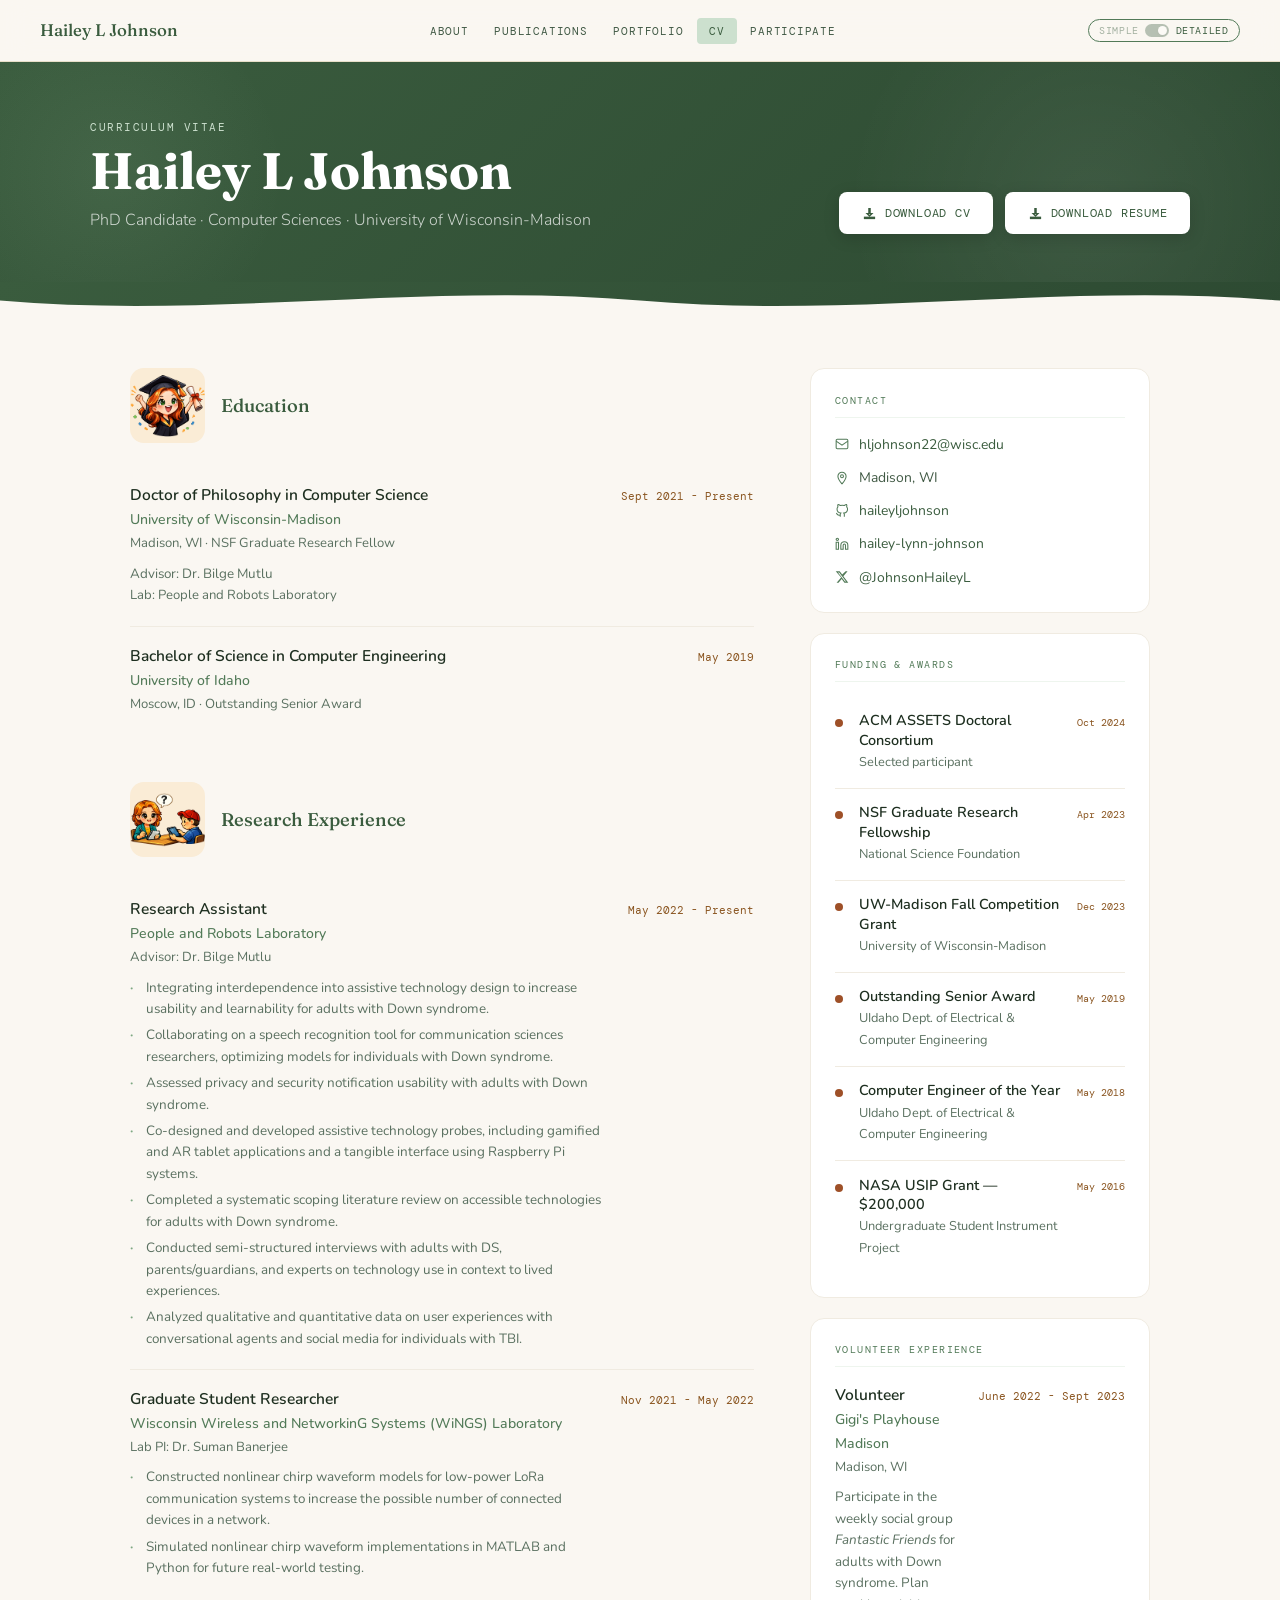
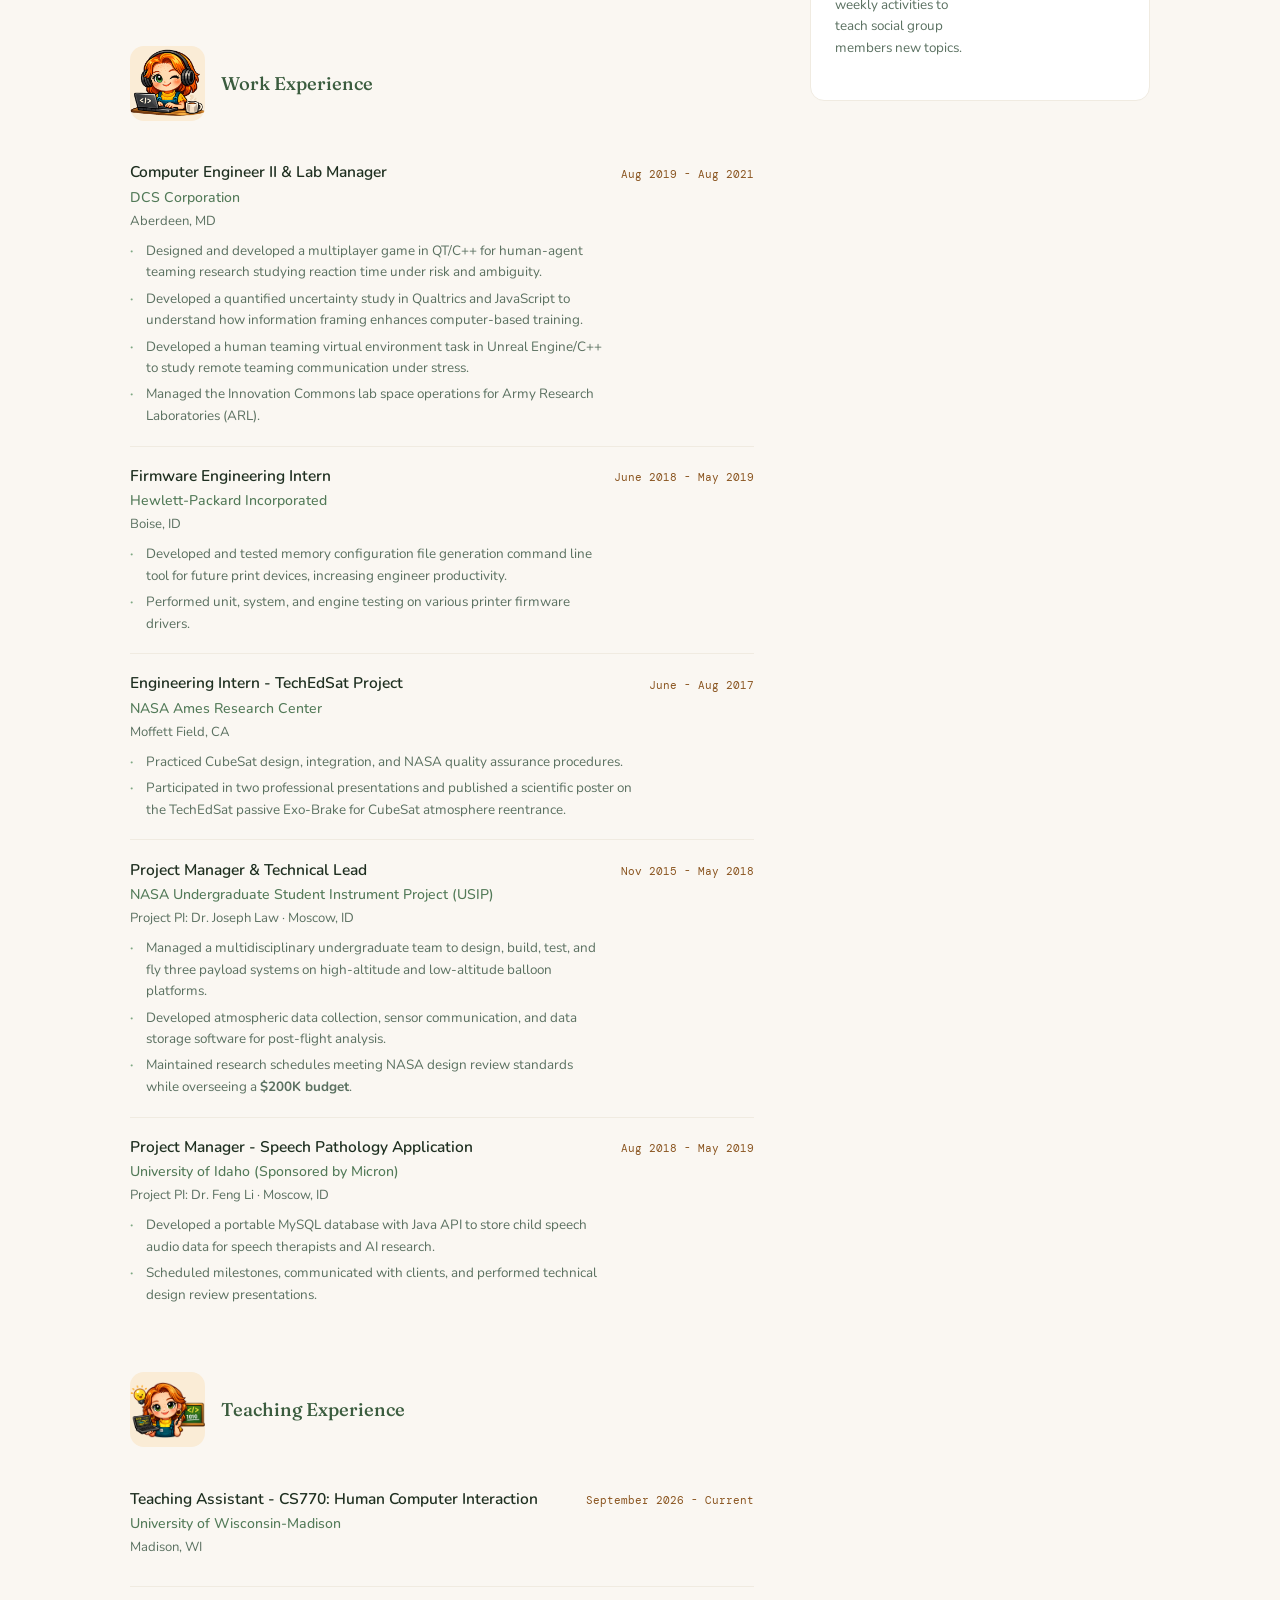
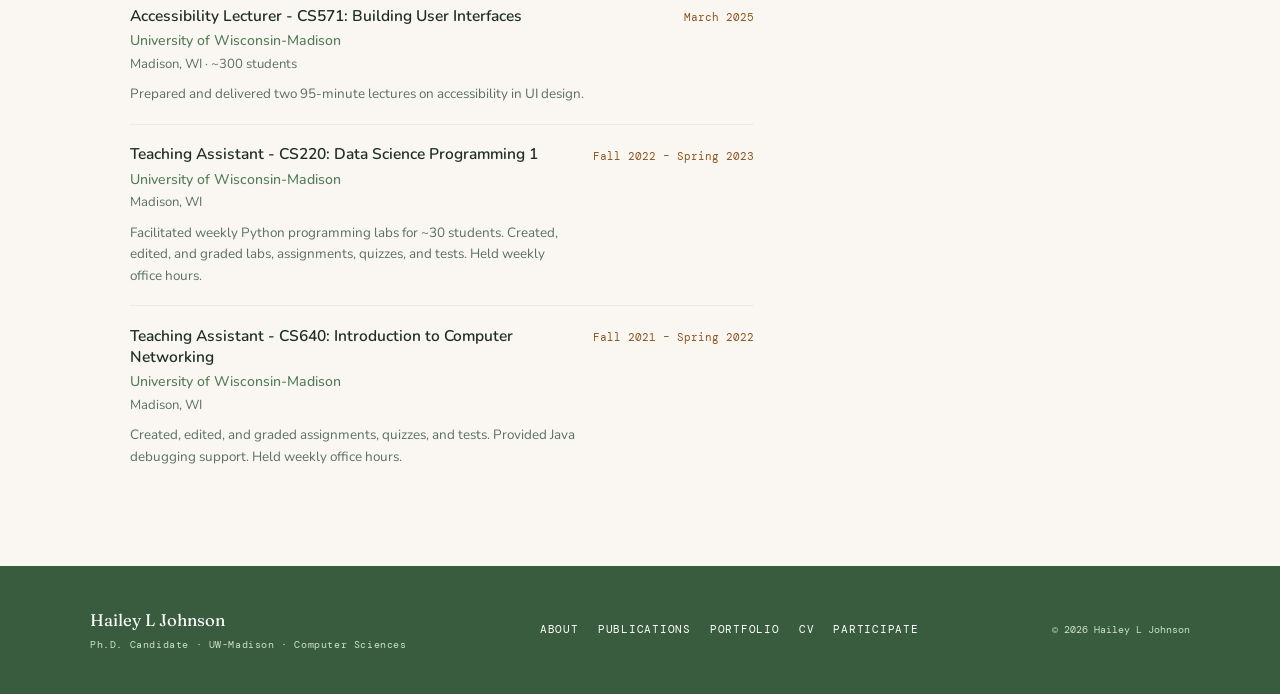
==== cv.html @ b76b4558 "Initial commit" ====
<!DOCTYPE html>
<html lang="en">
<head>
<meta charset="UTF-8"/>
<meta name="viewport" content="width=device-width, initial-scale=1.0"/>
<meta name="description" content="CV of Hailey L Johnson — PhD Candidate in Computer Science at UW-Madison."/>
<title>CV — Hailey L Johnson</title>
<link rel="preconnect" href="https://fonts.googleapis.com"/>
<link href="https://fonts.googleapis.com/css2?family=Fraunces:ital,opsz,wght@0,9..144,300;0,9..144,500;0,9..144,700;1,9..144,400;1,9..144,600&family=Nunito:wght@300;400;500;600&family=DM+Mono:wght@300;400&display=swap" rel="stylesheet"/>
<script>if(localStorage.getItem('lang-mode')==='simple')document.documentElement.classList.add('simple-mode');</script>
<style>
/* LANGUAGE TOGGLE */
.lang-simple{display:none;}
.simple-mode .lang-academic{display:none;}
.simple-mode .lang-simple{display:inline;}
.simple-mode div.lang-simple{display:block;}
.lang-toggle-btn{display:inline-flex;align-items:center;gap:.4rem;background:none;border:1.5px solid var(--moss-mid);border-radius:20px;padding:.28rem .65rem;font-family:'DM Mono',monospace;font-size:.65rem;letter-spacing:.06em;text-transform:uppercase;cursor:pointer;color:var(--moss);transition:background .18s,color .18s,border-color .18s;white-space:nowrap;flex-shrink:0;}
.lang-toggle-btn:hover{background:var(--moss-mist);border-color:var(--moss);}
.lang-toggle-btn[aria-checked="true"]{background:var(--moss);color:var(--white);border-color:var(--moss);}
.lang-toggle-track{width:24px;height:13px;border-radius:7px;background:currentColor;opacity:.35;position:relative;flex-shrink:0;transition:opacity .18s;}
.lang-toggle-btn[aria-checked="true"] .lang-toggle-track{opacity:.7;}
.lang-toggle-thumb{position:absolute;top:2px;left:13px;width:9px;height:9px;border-radius:50%;background:white;transition:left .18s;box-shadow:0 1px 3px rgba(0,0,0,.25);}
.lang-toggle-btn[aria-checked="true"] .lang-toggle-thumb{left:2px;}
.lang-toggle-label{transition:opacity .18s;}
.lang-toggle-detailed{opacity:1;}
.lang-toggle-simple{opacity:0.45;}
.lang-toggle-btn[aria-checked="true"] .lang-toggle-detailed{opacity:0.45;}
.lang-toggle-btn[aria-checked="true"] .lang-toggle-simple{opacity:1;}
@media(max-width:760px){.lang-toggle-btn{font-size:.58rem;padding:.22rem .5rem;}}
:root {
  --moss:#3a5c3e; --moss-mid:#527a58; --moss-light:#7da882; --moss-pale:#cce0ce; --moss-mist:#eef5ee;
  --cream:#faf7f2; --cream-dark:#f0ebe1; --sand:#e8dfc9;
  --terra:#9e5028; --terra-pale:#f5e3d8;
  --amber:#8a5520; --amber-pale:#faecd6;
  --text:#1e2f20; --text-mid:#405944; --text-soft:#5a7060; --white:#ffffff;
  --focus:#1a5fa8;
}
*,*::before,*::after{box-sizing:border-box;margin:0;padding:0;}
html{scroll-behavior:smooth;}
body{font-family:'Nunito',sans-serif;background:var(--cream);color:var(--text);line-height:1.7;min-height:100vh;display:flex;flex-direction:column;}

/* SKIP */
.skip{position:absolute;top:-100%;left:1rem;z-index:9999;background:var(--moss);color:#fff;padding:.5rem 1rem;border-radius:0 0 4px 4px;font-size:.9rem;text-decoration:none;transition:top .2s;}
.skip:focus{top:0;}
:focus-visible{outline:3px solid var(--focus);outline-offset:3px;border-radius:3px;}

/* NAV */
body>nav{position:sticky;top:0;z-index:200;background:rgba(250,247,242,0.93);backdrop-filter:blur(14px);border-bottom:1.5px solid var(--sand);padding:0 2.5rem;height:62px;display:flex;align-items:center;justify-content:space-between;}
.nav-brand{font-family:'Fraunces',serif;font-size:1.05rem;font-weight:500;color:var(--moss);text-decoration:none;}
.nav-list{display:flex;gap:.1rem;list-style:none;}
.nav-list a{font-family:'DM Mono',monospace;font-size:.7rem;letter-spacing:.07em;text-transform:uppercase;color:var(--text-mid);text-decoration:none;padding:.4rem .75rem;border-radius:4px;transition:background .18s,color .18s;}
.nav-list a:hover{background:var(--moss-mist);color:var(--moss);}
.nav-list a.active{background:var(--moss-pale);color:var(--moss);}
.main-nav-toggle{display:none;background:none;border:1.5px solid var(--moss-pale);border-radius:4px;padding:.4rem .6rem;cursor:pointer;color:var(--moss);font-size:1.1rem;line-height:1;flex-shrink:0;}
.main-nav-toggle:focus-visible{outline:3px solid var(--focus);outline-offset:2px;}

/* PAGE HEADER */
.page-head{background:linear-gradient(135deg,var(--moss) 0%,#2d4a32 100%);color:var(--white);padding:3.5rem 2.5rem 3rem;position:relative;overflow:hidden;}
.page-head::before{content:'';position:absolute;top:-50%;right:-5%;width:500px;height:500px;background:radial-gradient(circle,rgba(255,255,255,.07) 0%,transparent 70%);border-radius:50%;}
.page-head::after{content:'';position:absolute;bottom:-30%;left:-5%;width:350px;height:350px;background:radial-gradient(circle,rgba(200,230,200,.08) 0%,transparent 70%);border-radius:50%;}
.page-head-inner{max-width:1100px;margin:0 auto;position:relative;z-index:1;display:flex;align-items:flex-end;justify-content:space-between;flex-wrap:wrap;gap:1.5rem;}
.page-head-tag{font-family:'DM Mono',monospace;font-size:.68rem;letter-spacing:.14em;text-transform:uppercase;color:var(--moss-pale);margin-bottom:.4rem;}
.page-head-title{font-family:'Fraunces',serif;font-size:clamp(2.2rem,4vw,3.2rem);font-weight:700;line-height:1.1;}
.page-head-title em{font-style:italic;color:var(--moss-pale);}
.page-head-sub{margin-top:.5rem;font-size:1rem;color:rgba(255,255,255,.75);font-weight:300;}
.download-btn{display:inline-flex;align-items:center;gap:.5rem;background:var(--white);color:var(--moss);font-family:'DM Mono',monospace;font-size:.72rem;letter-spacing:.07em;text-transform:uppercase;padding:.7rem 1.4rem;border-radius:8px;text-decoration:none;font-weight:400;transition:all .2s;box-shadow:0 4px 16px rgba(0,0,0,.15);flex-shrink:0;}
.download-btn:hover{transform:translateY(-2px);box-shadow:0 8px 24px rgba(0,0,0,.2);}
.download-btn svg{width:15px;height:15px;}

/* WAVE */
.wave{line-height:0;background:linear-gradient(135deg,var(--moss) 0%,#2d4a32 100%);overflow:hidden;}
.wave-track{display:flex;width:200%;animation:wave-scroll 7s linear infinite;}
.wave-track svg{width:50%;display:block;flex-shrink:0;}
@keyframes wave-scroll{from{transform:translateX(0)}to{transform:translateX(-50%)}}

/* LAYOUT */
.cv-wrap{max-width:1100px;margin:0 auto;padding:3rem 2.5rem 5rem;flex:1;}
.cv-layout{display:grid;grid-template-columns:1fr 340px;gap:3.5rem;align-items:start;}

/* SECTION */
.cv-section{margin-bottom:3rem;}
.cv-section:last-child{margin-bottom:0;}
.cv-section-head{display:flex;align-items:center;gap:1rem;margin-bottom:1.4rem;}
.cv-section-icon{width:75px;height:75px;border-radius:14px;display:flex;align-items:center;justify-content:center;flex-shrink:0;overflow:hidden;}
.icon-green{background:var(--moss-mist);}
.icon-amber{background:var(--amber-pale);}
.icon-terra{background:var(--terra-pale);}
.cv-section-title{font-family:'Fraunces',serif;font-size:1.15rem;font-weight:500;color:var(--moss);}

/* ENTRY */
.cv-entry{display:grid;grid-template-columns:1fr auto;gap:.5rem 1rem;padding:1.2rem 0;border-bottom:1px solid var(--cream-dark);align-items:start;}
.cv-entry:last-child{border-bottom:none;}
.cv-entry-left{}
.cv-entry-title{font-weight:600;font-size:.97rem;color:var(--text);line-height:1.35;margin-bottom:.15rem;}
.cv-entry-org{font-size:.88rem;color:var(--moss-mid);font-weight:500;}
.cv-entry-loc{font-size:.82rem;color:var(--text-soft);}
.cv-entry-desc{margin-top:.5rem;font-size:.84rem;color:var(--text-soft);line-height:1.6;}
.cv-entry-desc ul{list-style:none;display:flex;flex-direction:column;gap:.3rem;margin-top:.3rem;}
.cv-entry-desc ul li{padding-left:1rem;position:relative;}
.cv-entry-desc ul li::before{content:'·';position:absolute;left:0;color:var(--moss-light);font-weight:700;}
.cv-entry-date{font-family:'DM Mono',monospace;font-size:.68rem;color:var(--amber);white-space:nowrap;padding-top:.15rem;text-align:right;}

/* PUBLICATION ENTRY */
.pub-entry{padding:1.3rem 0;border-bottom:1px solid var(--cream-dark);}
.pub-entry:last-child{border-bottom:none;}
.pub-entry-header{display:flex;align-items:flex-start;justify-content:space-between;gap:.75rem;margin-bottom:.3rem;}
.pub-title{font-family:'Fraunces',serif;font-size:.97rem;font-weight:500;color:var(--moss);line-height:1.4;}
.pub-title a{color:inherit;text-decoration:none;border-bottom:1.5px solid var(--moss-pale);transition:border-color .18s;}
.pub-title a:hover{border-color:var(--moss-mid);}
.pub-year-badge{font-family:'DM Mono',monospace;font-size:.65rem;background:var(--amber-pale);color:var(--amber);padding:.2rem .55rem;border-radius:20px;white-space:nowrap;flex-shrink:0;margin-top:.1rem;}
.pub-authors{font-size:.82rem;color:var(--text-soft);margin-bottom:.2rem;line-height:1.5;}
.pub-authors strong{color:var(--text-mid);font-weight:600;}
.pub-venue{font-size:.82rem;color:var(--moss-mid);font-style:italic;}

/* AWARD ENTRY */
.award-entry{display:flex;align-items:flex-start;gap:1rem;padding:.9rem 0;border-bottom:1px solid var(--cream-dark);}
.award-entry:last-child{border-bottom:none;}
.award-dot{width:8px;height:8px;border-radius:50%;background:var(--terra);flex-shrink:0;margin-top:.5rem;}
.award-name{font-size:.9rem;font-weight:600;color:var(--text);line-height:1.35;}
.award-sub{font-size:.8rem;color:var(--text-soft);margin-top:.1rem;}
.award-date{font-family:'DM Mono',monospace;font-size:.65rem;color:var(--amber);margin-left:auto;white-space:nowrap;padding-top:.15rem;flex-shrink:0;}

/* SIDEBAR CARD */
.sidebar-card{background:var(--white);border:1.5px solid var(--cream-dark);border-radius:14px;padding:1.4rem 1.5rem;margin-bottom:1.25rem;}
.sidebar-card:last-child{margin-bottom:0;}
.sidebar-card-title{font-family:'DM Mono',monospace;font-size:.64rem;letter-spacing:.14em;text-transform:uppercase;color:var(--moss-mid);margin-bottom:.9rem;padding-bottom:.5rem;border-bottom:1px solid var(--moss-mist);}

/* SKILLS */
.skill-group{margin-bottom:1rem;}
.skill-group:last-child{margin-bottom:0;}
.skill-group-label{font-size:.75rem;font-weight:600;color:var(--text-mid);margin-bottom:.4rem;}
.skill-tags{display:flex;flex-wrap:wrap;gap:.35rem;}
.skill-tag{font-family:'DM Mono',monospace;font-size:.62rem;letter-spacing:.04em;padding:.22rem .6rem;background:var(--moss-mist);color:var(--moss);border:1px solid var(--moss-pale);border-radius:20px;}

/* CONTACT */
.contact-list{display:flex;flex-direction:column;gap:.6rem;}
.contact-item{display:flex;align-items:center;gap:.6rem;font-size:.87rem;color:var(--text-mid);}
.contact-item svg{width:14px;height:14px;color:var(--moss-mid);flex-shrink:0;}
.contact-item a{color:var(--moss);text-decoration:none;text-underline-offset:3px;}
.contact-item a:hover{text-decoration:underline;}

/* VOLUNTEER */
.volunteer-badge{display:inline-flex;align-items:center;gap:.4rem;background:var(--terra-pale);color:var(--terra);font-family:'DM Mono',monospace;font-size:.62rem;letter-spacing:.06em;text-transform:uppercase;padding:.25rem .65rem;border-radius:20px;margin-bottom:.5rem;}

/* REVEAL */
.fu{opacity:0;transform:translateY(18px);transition:opacity .6s ease,transform .6s ease;will-change:transform,opacity;}
.fu.in{opacity:1;transform:none;will-change:auto;}
@media(prefers-reduced-motion:reduce){.fu,.fu.in{opacity:1;transform:none;transition:none;will-change:auto;}}

/* FOOTER */
footer{background:var(--moss);color:var(--moss-pale);padding:2.5rem;}
.fi{max-width:1100px;margin:0 auto;display:flex;align-items:center;justify-content:space-between;flex-wrap:wrap;gap:1.2rem;}
.fn{font-family:'Fraunces',serif;font-size:1.05rem;color:var(--white);}
.fs{font-family:'DM Mono',monospace;font-size:.62rem;color:var(--moss-pale);margin-top:.15rem;letter-spacing:.06em;}
.fl{display:flex;gap:1.2rem;flex-wrap:wrap;}
.fl a{font-family:'DM Mono',monospace;font-size:.66rem;letter-spacing:.07em;text-transform:uppercase;color:var(--white);text-decoration:none;transition:color .18s;}
.fl a:hover{color:var(--moss-pale);}
.fc{font-family:'DM Mono',monospace;font-size:.62rem;color:var(--moss-pale);}

/* RESPONSIVE */
@media(max-width:860px){
  .cv-layout{grid-template-columns:1fr;}
  .page-head{padding:2.5rem 1.5rem 2rem;}
  .cv-wrap{padding:2.5rem 1.5rem 4rem;}
}
@media(max-width:760px){
  body>nav{padding:0;height:auto;flex-wrap:wrap;gap:0;}
  .nav-brand{display:none;}
  .main-nav-toggle{display:none;}
  .nav-list{display:flex;width:100%;height:auto;flex-wrap:wrap;gap:0;overflow:visible;position:static;background:transparent;border:none;box-shadow:none;padding:0;border-bottom:1.5px solid var(--sand);}
  .nav-list li{display:flex;flex:1 1 auto;}
  .nav-list li+li::before{display:none;}
  .nav-list a{flex:1;text-align:center;font-size:.7rem;padding:.55rem .4rem;white-space:nowrap;}
  .lang-toggle-btn{flex:0 0 100%;width:100%;border-radius:0;border:none;border-top:1.5px solid var(--sand);padding:.45rem 1.25rem;justify-content:center;font-size:.65rem;}
  .lang-toggle-label{display:inline;}
}
@media(max-width:600px){
  .cv-entry{grid-template-columns:1fr;}
  .cv-entry-date{text-align:left;}
}
</style>
</head>
<body>

<a href="#main" class="skip">Skip to main content</a>

<nav aria-label="Main navigation">
  <a href="index.html" class="nav-brand">Hailey L Johnson</a>
  <ul class="nav-list" role="list">
    <li><a href="index.html">About</a></li>
    <li><a href="publications.html">Publications</a></li>
    <li><a href="portfolio.html">Portfolio</a></li>
    <li><a href="cv.html" class="active" aria-current="page">CV</a></li>
    <li><a href="participant-information.html">Participate</a></li>
  </ul>
  <button id="lang-toggle" class="lang-toggle-btn" role="switch" aria-checked="false" aria-label="Toggle between simple and detailed language">
    <span class="lang-toggle-label lang-toggle-simple">Simple</span>
    <span class="lang-toggle-track"><span class="lang-toggle-thumb"></span></span>
    <span class="lang-toggle-label lang-toggle-detailed">Detailed</span>
  </button>
</nav>

<!-- PAGE HEADER -->
<div class="page-head">
  <div class="page-head-inner">
    <div>
      <p class="page-head-tag">Curriculum Vitae</p>
      <h1 class="page-head-title">Hailey L Johnson</h1>
      <p class="page-head-sub">PhD Candidate · Computer Sciences · University of Wisconsin-Madison</p>
    </div>
    <div style="display:flex;gap:.75rem;flex-wrap:wrap;">
      <a href="cv/Johnson_CV_2026.pdf" class="download-btn" download aria-label="Download CV PDF">
        <svg aria-hidden="true" fill="none" stroke="currentColor" stroke-width="2" viewBox="0 0 24 24"><path d="M12 16l-4-4h3V4h2v8h3l-4 4z"/><path d="M20 18H4v2h16v-2z"/></svg>
        Download CV
      </a>
      <a href="cv/hljohnson_resume.pdf" class="download-btn" download aria-label="Download Resume PDF">
        <svg aria-hidden="true" fill="none" stroke="currentColor" stroke-width="2" viewBox="0 0 24 24"><path d="M12 16l-4-4h3V4h2v8h3l-4 4z"/><path d="M20 18H4v2h16v-2z"/></svg>
        Download Resume
      </a>
    </div>
  </div>
</div>
<div class="wave" aria-hidden="true">
  <div class="wave-track">
    <svg viewBox="0 0 1200 45" preserveAspectRatio="none" style="height:38px;"><path d="M0,22C200,44 400,0 600,22C800,44 1000,0 1200,22L1200,45L0,45Z" fill="#faf7f2"/></svg>
    <svg viewBox="0 0 1200 45" preserveAspectRatio="none" style="height:38px;"><path d="M0,22C200,44 400,0 600,22C800,44 1000,0 1200,22L1200,45L0,45Z" fill="#faf7f2"/></svg>
  </div>
</div>

<main id="main">
<div class="cv-wrap">
<div class="cv-layout">

  <!-- ════════════ MAIN COLUMN ════════════ -->
  <div>

    <!-- EDUCATION -->
    <section class="cv-section fu" aria-labelledby="edu-heading">
      <div class="cv-section-head">
        <div class="cv-section-icon icon-amber" aria-hidden="true"><img loading="lazy" src="images/education.png" alt="" width="75" height="75" style="object-fit:contain;" /></div>
        <h2 id="edu-heading" class="cv-section-title">Education</h2>
      </div>

      <div class="cv-entry">
        <div class="cv-entry-left">
          <div class="cv-entry-title">Doctor of Philosophy in Computer Science</div>
          <div class="cv-entry-org">University of Wisconsin-Madison</div>
          <div class="cv-entry-loc">Madison, WI · NSF Graduate Research Fellow</div>
          <div class="cv-entry-desc">Advisor: Dr. Bilge Mutlu</div>
          <div class="cv-entry-loc">Lab: People and Robots Laboratory</div>
        </div>
        <div class="cv-entry-date">Sept 2021 - Present</div>
      </div>

      <div class="cv-entry">
        <div class="cv-entry-left">
          <div class="cv-entry-title">Bachelor of Science in Computer Engineering</div>
          <div class="cv-entry-org">University of Idaho</div>
          <div class="cv-entry-loc">Moscow, ID · Outstanding Senior Award</div>
        </div>
        <div class="cv-entry-date">May 2019</div>
      </div>
    </section>

    <!-- RESEARCH EXPERIENCE -->
    <section class="cv-section fu" aria-labelledby="res-heading">
      <div class="cv-section-head">
        <div class="cv-section-icon icon-amber" aria-hidden="true"><img loading="lazy" src="images/research.png" alt="" width="75" height="75" style="object-fit:contain;" /></div>
        <h2 id="res-heading" class="cv-section-title">Research Experience</h2>
      </div>

      <div class="cv-entry">
        <div class="cv-entry-left">
          <div class="cv-entry-title">Research Assistant</div>
          <div class="cv-entry-org">People and Robots Laboratory</div>
          <div class="cv-entry-loc">Advisor: Dr. Bilge Mutlu</div>
          <div class="cv-entry-desc">
            <div class="lang-academic"><ul>
              <li>Integrating interdependence into assistive technology design to increase usability and learnability for adults with Down syndrome.</li>
              <li>Collaborating on a speech recognition tool for communication sciences researchers, optimizing models for individuals with Down syndrome.</li>
              <li>Assessed privacy and security notification usability with adults with Down syndrome.</li>
              <li>Co-designed and developed assistive technology probes, including gamified and AR tablet applications and a tangible interface using Raspberry Pi systems.</li>
              <li>Completed a systematic scoping literature review on accessible technologies for adults with Down syndrome.</li>
              <li>Conducted semi-structured interviews with adults with DS, parents/guardians, and experts on technology use in context to lived experiences.</li>
              <li>Analyzed qualitative and quantitative data on user experiences with conversational agents and social media for individuals with TBI.</li>
            </ul></div>
            <div class="lang-simple"><ul>
              <li>Designing technology tools that are easier for adults with Down syndrome to learn and use, building in support for the people around them.</li>
              <li>Working with researchers to build a speech recognition tool that works better for people with Down syndrome.</li>
              <li>Studied how adults with Down syndrome understand and respond to privacy and security warnings on computers.</li>
              <li>Built and tested prototype tools with adults with Down syndrome, including tablet games, augmented reality apps, and hands-on physical devices.</li>
              <li>Reviewed published research papers on technology tools designed for adults with Down syndrome.</li>
              <li>Interviewed adults with Down syndrome, their families, and specialists about how they use technology in their daily lives.</li>
              <li>Analyzed study data on how people with brain injuries use voice assistants and social media.</li>
            </ul></div>
          </div>
        </div>
        <div class="cv-entry-date">May 2022 - Present</div>
      </div>

      <div class="cv-entry">
        <div class="cv-entry-left">
          <div class="cv-entry-title">Graduate Student Researcher</div>
          <div class="cv-entry-org">Wisconsin Wireless and NetworkinG Systems (WiNGS) Laboratory</div>
          <div class="cv-entry-loc">Lab PI: Dr. Suman Banerjee</div>
          <div class="cv-entry-desc"><ul>
            <li>Constructed nonlinear chirp waveform models for low-power LoRa communication systems to increase the possible number of connected devices in a network.</li>
            <li>Simulated nonlinear chirp waveform implementations in MATLAB and Python for future real-world testing.</li>
          </ul></div>
        </div>
        <div class="cv-entry-date">Nov 2021 - May 2022</div>
      </div>
    </section>

    <!-- WORK EXPERIENCE -->
    <section class="cv-section fu" aria-labelledby="work-heading">
      <div class="cv-section-head">
        <div class="cv-section-icon icon-amber" aria-hidden="true"><img loading="lazy" src="images/work.png" alt="" width="75" height="75" style="object-fit:contain;" /></div>
        <h2 id="work-heading" class="cv-section-title">Work Experience</h2>
      </div>

      <div class="cv-entry">
        <div class="cv-entry-left">
          <div class="cv-entry-title">Computer Engineer II &amp; Lab Manager</div>
          <div class="cv-entry-org">DCS Corporation</div>
          <div class="cv-entry-loc">Aberdeen, MD</div>
          <div class="cv-entry-desc">
            <div class="lang-academic"><ul>
              <li>Designed and developed a multiplayer game in QT/C++ for human-agent teaming research studying reaction time under risk and ambiguity.</li>
              <li>Developed a quantified uncertainty study in Qualtrics and JavaScript to understand how information framing enhances computer-based training.</li>
              <li>Developed a human teaming virtual environment task in Unreal Engine/C++ to study remote teaming communication under stress.</li>
              <li>Managed the Innovation Commons lab space operations for Army Research Laboratories (ARL).</li>
            </ul></div>
            <div class="lang-simple"><ul>
              <li>Built a multiplayer game to study how people make quick decisions when working alongside computer systems under pressure.</li>
              <li>Created an online study to understand how presenting information in different ways affects learning from computers.</li>
              <li>Built a virtual environment to study how teams communicate when working together remotely under stressful conditions.</li>
              <li>Managed day-to-day operations of the Army Research Lab's innovation workspace.</li>
            </ul></div>
          </div>
        </div>
        <div class="cv-entry-date">Aug 2019 - Aug 2021</div>
      </div>

      <div class="cv-entry">
        <div class="cv-entry-left">
          <div class="cv-entry-title">Firmware Engineering Intern</div>
          <div class="cv-entry-org">Hewlett-Packard Incorporated</div>
          <div class="cv-entry-loc">Boise, ID</div>
          <div class="cv-entry-desc"><ul>
            <li>Developed and tested memory configuration file generation command line tool for future print devices, increasing engineer productivity.</li>
            <li>Performed unit, system, and engine testing on various printer firmware drivers.</li>
          </ul></div>
        </div>
        <div class="cv-entry-date">June 2018 - May 2019</div>
      </div>

      <div class="cv-entry">
        <div class="cv-entry-left">
          <div class="cv-entry-title">Engineering Intern - TechEdSat Project</div>
          <div class="cv-entry-org">NASA Ames Research Center</div>
          <div class="cv-entry-loc">Moffett Field, CA</div>
          <div class="cv-entry-desc"><ul>
            <li>Practiced CubeSat design, integration, and NASA quality assurance procedures.</li>
            <li>Participated in two professional presentations and published a scientific poster on the TechEdSat passive Exo-Brake for CubeSat atmosphere reentrance.</li>
          </ul></div>
        </div>
        <div class="cv-entry-date">June - Aug 2017</div>
      </div>

      <div class="cv-entry">
        <div class="cv-entry-left">
          <div class="cv-entry-title">Project Manager &amp; Technical Lead</div>
          <div class="cv-entry-org">NASA Undergraduate Student Instrument Project (USIP)</div>
          <div class="cv-entry-loc">Project PI: Dr. Joseph Law · Moscow, ID</div>
          <div class="cv-entry-desc"><ul>
            <li>Managed a multidisciplinary undergraduate team to design, build, test, and fly three payload systems on high-altitude and low-altitude balloon platforms.</li>
            <li>Developed atmospheric data collection, sensor communication, and data storage software for post-flight analysis.</li>
            <li>Maintained research schedules meeting NASA design review standards while overseeing a <strong>$200K budget</strong>.</li>
          </ul></div>
        </div>
        <div class="cv-entry-date">Nov 2015 - May 2018</div>
      </div>

      <div class="cv-entry">
        <div class="cv-entry-left">
          <div class="cv-entry-title">Project Manager - Speech Pathology Application</div>
          <div class="cv-entry-org">University of Idaho (Sponsored by Micron)</div>
          <div class="cv-entry-loc">Project PI: Dr. Feng Li · Moscow, ID</div>
          <div class="cv-entry-desc"><ul>
            <li>Developed a portable MySQL database with Java API to store child speech audio data for speech therapists and AI research.</li>
            <li>Scheduled milestones, communicated with clients, and performed technical design review presentations.</li>
          </ul></div>
        </div>
        <div class="cv-entry-date">Aug 2018 - May 2019</div>
      </div>
    </section>

    <!-- TEACHING -->
    <section class="cv-section fu" aria-labelledby="teach-heading">
      <div class="cv-section-head">
        <div class="cv-section-icon icon-amber" aria-hidden="true"><img loading="lazy" src="images/teaching.png" alt="" width="75" height="75" style="object-fit:contain;" /></div>
        <h2 id="teach-heading" class="cv-section-title">Teaching Experience</h2>
      </div>

      <div class="cv-entry">
        <div class="cv-entry-left">
          <div class="cv-entry-title">Teaching Assistant - CS770: Human Computer Interaction</div>
          <div class="cv-entry-org">University of Wisconsin-Madison</div>
          <div class="cv-entry-loc">Madison, WI</div>
          <div class="cv-entry-desc"></div>
        </div>
        <div class="cv-entry-date">September 2026 - Current</div>
      </div>

      <div class="cv-entry">
        <div class="cv-entry-left">
          <div class="cv-entry-title">Accessibility Lecturer - CS571: Building User Interfaces</div>
          <div class="cv-entry-org">University of Wisconsin-Madison</div>
          <div class="cv-entry-loc">Madison, WI · ~300 students</div>
          <div class="cv-entry-desc">Prepared and delivered two 95-minute lectures on accessibility in UI design.</div>
        </div>
        <div class="cv-entry-date">March 2025</div>
      </div>

      <div class="cv-entry">
        <div class="cv-entry-left">
          <div class="cv-entry-title">Teaching Assistant - CS220: Data Science Programming 1</div>
          <div class="cv-entry-org">University of Wisconsin-Madison</div>
          <div class="cv-entry-loc">Madison, WI</div>
          <div class="cv-entry-desc">Facilitated weekly Python programming labs for ~30 students. Created, edited, and graded labs, assignments, quizzes, and tests. Held weekly office hours.</div>
        </div>
        <div class="cv-entry-date">Fall 2022 – Spring 2023</div>
      </div>

      <div class="cv-entry">
        <div class="cv-entry-left">
          <div class="cv-entry-title">Teaching Assistant - CS640: Introduction to Computer Networking</div>
          <div class="cv-entry-org">University of Wisconsin-Madison</div>
          <div class="cv-entry-loc">Madison, WI</div>
          <div class="cv-entry-desc">Created, edited, and graded assignments, quizzes, and tests. Provided Java debugging support. Held weekly office hours.</div>
        </div>
        <div class="cv-entry-date">Fall 2021 – Spring 2022</div>
      </div>
    </section>

  </div><!-- /main col -->

  <!-- ════════════ SIDEBAR ════════════ -->
  <aside aria-label="Quick overview">

    <!-- CONTACT -->
    <div class="sidebar-card fu">
      <div class="sidebar-card-title">Contact</div>
      <ul class="contact-list" role="list">
        <li class="contact-item">
          <svg aria-hidden="true" fill="none" stroke="currentColor" stroke-width="1.8" viewBox="0 0 24 24"><rect x="2" y="4" width="20" height="16" rx="2"/><path d="m2 7 10 7 10-7"/></svg>
          <a href="mailto:hljohnson22@wisc.edu">hljohnson22@wisc.edu</a>
        </li>
        <li class="contact-item">
          <svg aria-hidden="true" fill="none" stroke="currentColor" stroke-width="1.8" viewBox="0 0 24 24"><path d="M12 2C8.13 2 5 5.13 5 9c0 5.25 7 13 7 13s7-7.75 7-13c0-3.87-3.13-7-7-7z"/><circle cx="12" cy="9" r="2.5"/></svg>
          Madison, WI
        </li>
        <li class="contact-item">
          <svg aria-hidden="true" fill="none" stroke="currentColor" stroke-width="1.8" viewBox="0 0 24 24"><path d="M9 19c-5 1.5-5-2.5-7-3m14 6v-3.87a3.37 3.37 0 0 0-.94-2.61c3.14-.35 6.44-1.54 6.44-7A5.44 5.44 0 0 0 20 4.77 5.07 5.07 0 0 0 19.91 1S18.73.65 16 2.48a13.38 13.38 0 0 0-7 0C6.27.65 5.09 1 5.09 1A5.07 5.07 0 0 0 5 4.77a5.44 5.44 0 0 0-1.5 3.78c0 5.42 3.3 6.61 6.44 7A3.37 3.37 0 0 0 9 18.13V22"/></svg>
          <a href="https://github.com/haileyljohnson" target="_blank" rel="noopener">haileyljohnson</a>
        </li>
        <li class="contact-item">
          <svg aria-hidden="true" fill="none" stroke="currentColor" stroke-width="1.8" viewBox="0 0 24 24"><path d="M16 8a6 6 0 0 1 6 6v7h-4v-7a2 2 0 0 0-2-2 2 2 0 0 0-2 2v7h-4v-7a6 6 0 0 1 6-6zM2 9h4v12H2z"/><circle cx="4" cy="4" r="2"/></svg>
          <a href="https://www.linkedin.com/in/hailey-lynn-johnson/" target="_blank" rel="noopener">hailey-lynn-johnson</a>
        </li>
        <li class="contact-item">
          <svg aria-hidden="true" fill="currentColor" viewBox="0 0 24 24"><path d="M18.244 2.25h3.308l-7.227 8.26 8.502 11.24H16.17l-4.714-6.231-5.401 6.231H2.746l7.73-8.835L1.254 2.25H8.08l4.253 5.622 5.91-5.622zm-1.161 17.52h1.833L7.084 4.126H5.117z"/></svg>
          <a href="https://twitter.com/@JohnsonHaileyL" target="_blank" rel="noopener">@JohnsonHaileyL</a>
        </li>
      </ul>
    </div>

    <!-- AWARDS -->
    <div class="sidebar-card fu">
      <div class="sidebar-card-title">Funding &amp; Awards</div>
      <div class="award-entry">
        <div class="award-dot" aria-hidden="true"></div>
        <div><div class="award-name">ACM ASSETS Doctoral Consortium</div><div class="award-sub">Selected participant</div></div>
        <div class="award-date">Oct 2024</div>
      </div>
      <div class="award-entry">
        <div class="award-dot" aria-hidden="true"></div>
        <div><div class="award-name">NSF Graduate Research Fellowship</div><div class="award-sub">National Science Foundation</div></div>
        <div class="award-date">Apr 2023</div>
      </div>
      <div class="award-entry">
        <div class="award-dot" aria-hidden="true"></div>
        <div><div class="award-name">UW-Madison Fall Competition Grant</div><div class="award-sub">University of Wisconsin-Madison</div></div>
        <div class="award-date">Dec 2023</div>
      </div>
      <div class="award-entry">
        <div class="award-dot" aria-hidden="true"></div>
        <div><div class="award-name">Outstanding Senior Award</div><div class="award-sub">UIdaho Dept. of Electrical &amp; Computer Engineering</div></div>
        <div class="award-date">May 2019</div>
      </div>
      <div class="award-entry">
        <div class="award-dot" aria-hidden="true"></div>
        <div><div class="award-name">Computer Engineer of the Year</div><div class="award-sub">UIdaho Dept. of Electrical &amp; Computer Engineering</div></div>
        <div class="award-date">May 2018</div>
      </div>
      <div class="award-entry">
        <div class="award-dot" aria-hidden="true"></div>
        <div><div class="award-name">NASA USIP Grant — $200,000</div><div class="award-sub">Undergraduate Student Instrument Project</div></div>
        <div class="award-date">May 2016</div>
      </div>
    </div>

    <!-- SKILLS
    <div class="sidebar-card fu">
      <div class="sidebar-card-title">Skills &amp; Methods</div>
      <div class="skill-group">
        <div class="skill-group-label">Research Methods</div>
        <div class="skill-tags">
          <span class="skill-tag">Qualitative Research</span>
          <span class="skill-tag">Semi-structured Interviews</span>
          <span class="skill-tag">Co-Design</span>
          <span class="skill-tag">Technology Probes</span>
          <span class="skill-tag">Scoping Reviews</span>
          <span class="skill-tag">Survey Design</span>
          <span class="skill-tag">IRB Protocol</span>
          <span class="skill-tag">Thematic Analysis</span>
        </div>
      </div>
      <div class="skill-group">
        <div class="skill-group-label">Technical</div>
        <div class="skill-tags">
          <span class="skill-tag">Python</span>
          <span class="skill-tag">Java</span>
          <span class="skill-tag">C++</span>
          <span class="skill-tag">Unity / AR</span>
          <span class="skill-tag">MATLAB</span>
          <span class="skill-tag">Raspberry Pi</span>
          <span class="skill-tag">SQL</span>
          <span class="skill-tag">Qualtrics</span>
          <span class="skill-tag">JavaScript</span>
        </div>
      </div>
      <div class="skill-group">
        <div class="skill-group-label">Focus Areas</div>
        <div class="skill-tags">
          <span class="skill-tag">HCI</span>
          <span class="skill-tag">Accessibility</span>
          <span class="skill-tag">Assistive Tech</span>
          <span class="skill-tag">Down Syndrome</span>
          <span class="skill-tag">IDD</span>
          <span class="skill-tag">Augmented Reality</span>
          <span class="skill-tag">Tangible Interfaces</span>
        </div>
      </div>
    </div>  -->

    <!-- VOLUNTEER -->
    <div class="sidebar-card fu">
      <div class="sidebar-card-title">Volunteer Experience</div>
      <div class="cv-entry" style="padding-top:.2rem;">
        <div class="cv-entry-left">
          <div class="cv-entry-title">Volunteer</div>
          <div class="cv-entry-org">Gigi's Playhouse Madison</div>
          <div class="cv-entry-loc">Madison, WI</div>
          <div class="cv-entry-desc">Participate in the weekly social group <em>Fantastic Friends</em> for adults with Down syndrome. Plan weekly activities to teach social group members new topics.</div>
        </div>
        <div class="cv-entry-date">June 2022 - Sept 2023</div>
      </div>
    </div>

  </aside>

</div><!-- /cv-layout -->
</div><!-- /cv-wrap -->
</main>

<footer>
  <div class="fi">
    <div>
      <div class="fn">Hailey L Johnson</div>
      <div class="fs">Ph.D. Candidate · UW-Madison · Computer Sciences</div>
    </div>
    <nav class="fl" aria-label="Footer navigation">
      <a href="index.html">About</a>
      <a href="publications.html">Publications</a>
      <a href="portfolio.html">Portfolio</a>
      <a href="cv.html">CV</a>
      <a href="participant-information.html">Participate</a>
    </nav>
    <div class="fc">© 2026 Hailey L Johnson</div>
  </div>
</footer>

<script>
  const obs = new IntersectionObserver(entries => {
    entries.forEach((e,i) => {
      if(e.isIntersecting){ setTimeout(()=>e.target.classList.add('in'), i*80); obs.unobserve(e.target); }
    });
  }, {threshold:.06});
  document.querySelectorAll('.fu').forEach(el => obs.observe(el));
  const mnToggle = document.querySelector('.main-nav-toggle');
  const mnList = document.querySelector('.nav-list');
  if (mnToggle && mnList) {
    mnToggle.addEventListener('click', () => {
      const open = mnList.classList.toggle('open');
      mnToggle.setAttribute('aria-expanded', open);
    });
    document.addEventListener('click', e => {
      if (!e.target.closest('nav')) {
        mnList.classList.remove('open');
        mnToggle.setAttribute('aria-expanded', false);
      }
    });
  }
</script>
<script src="scripts/cursor-tip.js"></script>
<script src="scripts/lang-toggle.js"></script>
</body>
</html>
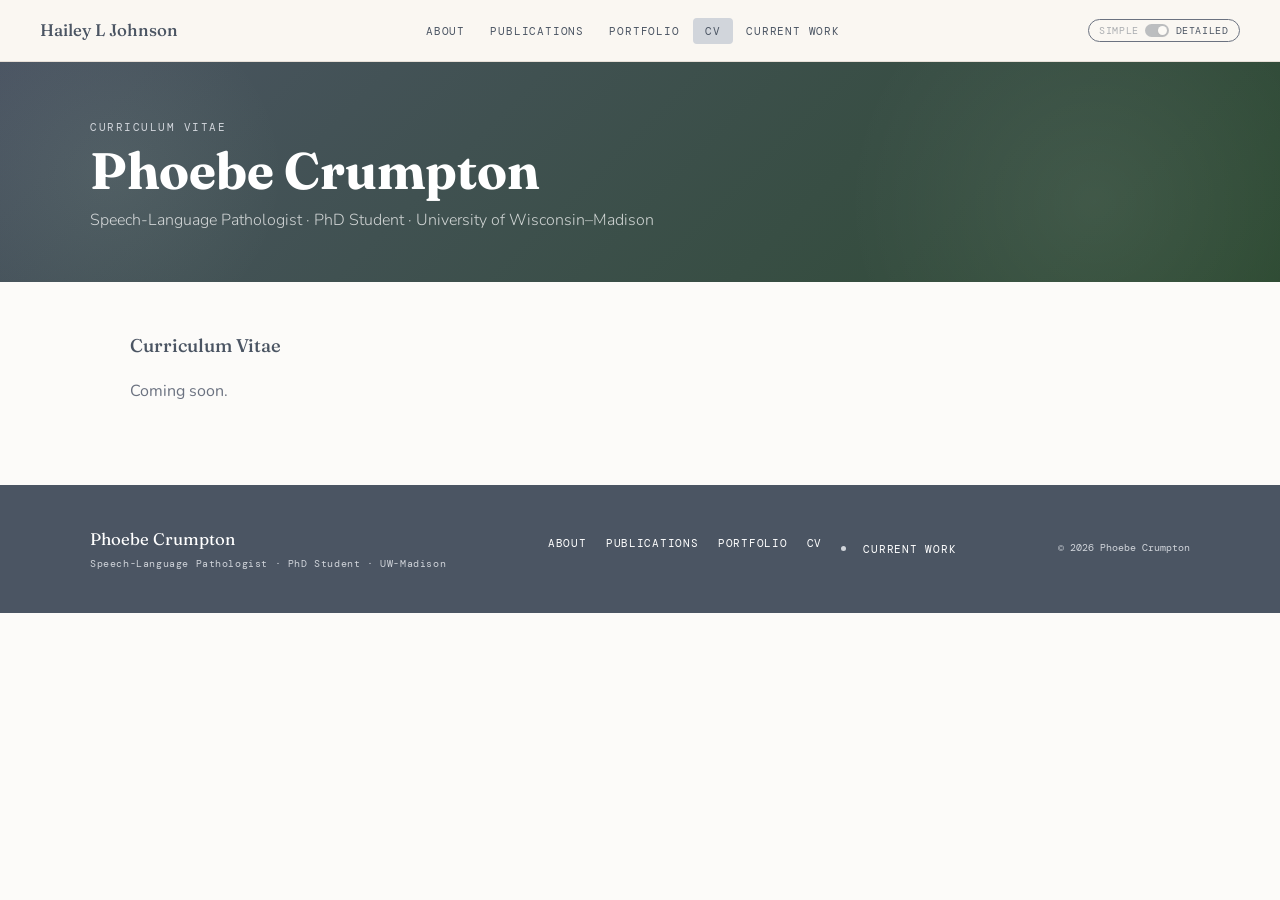
==== commit 5b432182: "Update cv.html" ====
--- a/cv.html
+++ b/cv.html
@@ -3,8 +3,8 @@
 <head>
 <meta charset="UTF-8"/>
 <meta name="viewport" content="width=device-width, initial-scale=1.0"/>
-<meta name="description" content="CV of Hailey L Johnson — PhD Candidate in Computer Science at UW-Madison."/>
-<title>CV — Hailey L Johnson</title>
+<meta name="description" content="Curriculum Vitae of Phoebe Crumpton."/>
+<title>CV — Phoebe Crumpton</title>
 <link rel="preconnect" href="https://fonts.googleapis.com"/>
 <link href="https://fonts.googleapis.com/css2?family=Fraunces:ital,opsz,wght@0,9..144,300;0,9..144,500;0,9..144,700;1,9..144,400;1,9..144,600&family=Nunito:wght@300;400;500;600&family=DM+Mono:wght@300;400&display=swap" rel="stylesheet"/>
 <script>if(localStorage.getItem('lang-mode')==='simple')document.documentElement.classList.add('simple-mode');</script>
@@ -28,12 +28,28 @@
 .lang-toggle-btn[aria-checked="true"] .lang-toggle-simple{opacity:1;}
 @media(max-width:760px){.lang-toggle-btn{font-size:.58rem;padding:.22rem .5rem;}}
 :root {
-  --moss:#3a5c3e; --moss-mid:#527a58; --moss-light:#7da882; --moss-pale:#cce0ce; --moss-mist:#eef5ee;
-  --cream:#faf7f2; --cream-dark:#f0ebe1; --sand:#e8dfc9;
-  --terra:#9e5028; --terra-pale:#f5e3d8;
-  --amber:#8a5520; --amber-pale:#faecd6;
-  --text:#1e2f20; --text-mid:#405944; --text-soft:#5a7060; --white:#ffffff;
-  --focus:#1a5fa8;
+  --moss:#4b5563;
+  --moss-mid:#6b7280;
+  --moss-light:#9ca3af;
+  --moss-pale:#d1d5db;
+  --moss-mist:#f3f4f6;
+
+  --cream:#fcfbf9;
+  --cream-dark:#f5f1ec;
+  --sand:#e7dfd7;
+
+  --terra:#7f5a6a;
+  --terra-pale:#eee3e8;
+
+  --amber:#b48a5a;
+  --amber-pale:#eee3e8;
+
+  --text:#2f3437;
+  --text-mid:#4b5563;
+  --text-soft:#6b7280;
+
+  --white:#ffffff;
+  --focus:#5b6b8c;
 }
 *,*::before,*::after{box-sizing:border-box;margin:0;padding:0;}
 html{scroll-behavior:smooth;}
@@ -191,7 +207,7 @@
     <li><a href="publications.html">Publications</a></li>
     <li><a href="portfolio.html">Portfolio</a></li>
     <li><a href="cv.html" class="active" aria-current="page">CV</a></li>
-    <li><a href="participant-information.html">Participate</a></li>
+    <li><a href="participant-information.html">Current Work</a></li>
   </ul>
   <button id="lang-toggle" class="lang-toggle-btn" role="switch" aria-checked="false" aria-label="Toggle between simple and detailed language">
     <span class="lang-toggle-label lang-toggle-simple">Simple</span>
@@ -205,390 +221,34 @@
   <div class="page-head-inner">
     <div>
       <p class="page-head-tag">Curriculum Vitae</p>
-      <h1 class="page-head-title">Hailey L Johnson</h1>
-      <p class="page-head-sub">PhD Candidate · Computer Sciences · University of Wisconsin-Madison</p>
-    </div>
-    <div style="display:flex;gap:.75rem;flex-wrap:wrap;">
-      <a href="cv/Johnson_CV_2026.pdf" class="download-btn" download aria-label="Download CV PDF">
-        <svg aria-hidden="true" fill="none" stroke="currentColor" stroke-width="2" viewBox="0 0 24 24"><path d="M12 16l-4-4h3V4h2v8h3l-4 4z"/><path d="M20 18H4v2h16v-2z"/></svg>
-        Download CV
-      </a>
-      <a href="cv/hljohnson_resume.pdf" class="download-btn" download aria-label="Download Resume PDF">
-        <svg aria-hidden="true" fill="none" stroke="currentColor" stroke-width="2" viewBox="0 0 24 24"><path d="M12 16l-4-4h3V4h2v8h3l-4 4z"/><path d="M20 18H4v2h16v-2z"/></svg>
-        Download Resume
-      </a>
+      <h1 class="page-head-title">Phoebe Crumpton</h1>
+      <p class="page-head-sub">Speech-Language Pathologist · PhD Student · University of Wisconsin–Madison</p>
     </div>
   </div>
 </div>
-<div class="wave" aria-hidden="true">
-  <div class="wave-track">
-    <svg viewBox="0 0 1200 45" preserveAspectRatio="none" style="height:38px;"><path d="M0,22C200,44 400,0 600,22C800,44 1000,0 1200,22L1200,45L0,45Z" fill="#faf7f2"/></svg>
-    <svg viewBox="0 0 1200 45" preserveAspectRatio="none" style="height:38px;"><path d="M0,22C200,44 400,0 600,22C800,44 1000,0 1200,22L1200,45L0,45Z" fill="#faf7f2"/></svg>
+
+<main id="main">
+  <div class="cv-wrap">
+    <section class="cv-section fu">
+      <h2 class="cv-section-title">Curriculum Vitae</h2>
+      <p style="margin-top:1rem; color:var(--text-soft);">Coming soon.</p>
+    </section>
   </div>
-</div>
-
-<main id="main">
-<div class="cv-wrap">
-<div class="cv-layout">
-
-  <!-- ════════════ MAIN COLUMN ════════════ -->
-  <div>
-
-    <!-- EDUCATION -->
-    <section class="cv-section fu" aria-labelledby="edu-heading">
-      <div class="cv-section-head">
-        <div class="cv-section-icon icon-amber" aria-hidden="true"><img loading="lazy" src="images/education.png" alt="" width="75" height="75" style="object-fit:contain;" /></div>
-        <h2 id="edu-heading" class="cv-section-title">Education</h2>
-      </div>
-
-      <div class="cv-entry">
-        <div class="cv-entry-left">
-          <div class="cv-entry-title">Doctor of Philosophy in Computer Science</div>
-          <div class="cv-entry-org">University of Wisconsin-Madison</div>
-          <div class="cv-entry-loc">Madison, WI · NSF Graduate Research Fellow</div>
-          <div class="cv-entry-desc">Advisor: Dr. Bilge Mutlu</div>
-          <div class="cv-entry-loc">Lab: People and Robots Laboratory</div>
-        </div>
-        <div class="cv-entry-date">Sept 2021 - Present</div>
-      </div>
-
-      <div class="cv-entry">
-        <div class="cv-entry-left">
-          <div class="cv-entry-title">Bachelor of Science in Computer Engineering</div>
-          <div class="cv-entry-org">University of Idaho</div>
-          <div class="cv-entry-loc">Moscow, ID · Outstanding Senior Award</div>
-        </div>
-        <div class="cv-entry-date">May 2019</div>
-      </div>
-    </section>
-
-    <!-- RESEARCH EXPERIENCE -->
-    <section class="cv-section fu" aria-labelledby="res-heading">
-      <div class="cv-section-head">
-        <div class="cv-section-icon icon-amber" aria-hidden="true"><img loading="lazy" src="images/research.png" alt="" width="75" height="75" style="object-fit:contain;" /></div>
-        <h2 id="res-heading" class="cv-section-title">Research Experience</h2>
-      </div>
-
-      <div class="cv-entry">
-        <div class="cv-entry-left">
-          <div class="cv-entry-title">Research Assistant</div>
-          <div class="cv-entry-org">People and Robots Laboratory</div>
-          <div class="cv-entry-loc">Advisor: Dr. Bilge Mutlu</div>
-          <div class="cv-entry-desc">
-            <div class="lang-academic"><ul>
-              <li>Integrating interdependence into assistive technology design to increase usability and learnability for adults with Down syndrome.</li>
-              <li>Collaborating on a speech recognition tool for communication sciences researchers, optimizing models for individuals with Down syndrome.</li>
-              <li>Assessed privacy and security notification usability with adults with Down syndrome.</li>
-              <li>Co-designed and developed assistive technology probes, including gamified and AR tablet applications and a tangible interface using Raspberry Pi systems.</li>
-              <li>Completed a systematic scoping literature review on accessible technologies for adults with Down syndrome.</li>
-              <li>Conducted semi-structured interviews with adults with DS, parents/guardians, and experts on technology use in context to lived experiences.</li>
-              <li>Analyzed qualitative and quantitative data on user experiences with conversational agents and social media for individuals with TBI.</li>
-            </ul></div>
-            <div class="lang-simple"><ul>
-              <li>Designing technology tools that are easier for adults with Down syndrome to learn and use, building in support for the people around them.</li>
-              <li>Working with researchers to build a speech recognition tool that works better for people with Down syndrome.</li>
-              <li>Studied how adults with Down syndrome understand and respond to privacy and security warnings on computers.</li>
-              <li>Built and tested prototype tools with adults with Down syndrome, including tablet games, augmented reality apps, and hands-on physical devices.</li>
-              <li>Reviewed published research papers on technology tools designed for adults with Down syndrome.</li>
-              <li>Interviewed adults with Down syndrome, their families, and specialists about how they use technology in their daily lives.</li>
-              <li>Analyzed study data on how people with brain injuries use voice assistants and social media.</li>
-            </ul></div>
-          </div>
-        </div>
-        <div class="cv-entry-date">May 2022 - Present</div>
-      </div>
-
-      <div class="cv-entry">
-        <div class="cv-entry-left">
-          <div class="cv-entry-title">Graduate Student Researcher</div>
-          <div class="cv-entry-org">Wisconsin Wireless and NetworkinG Systems (WiNGS) Laboratory</div>
-          <div class="cv-entry-loc">Lab PI: Dr. Suman Banerjee</div>
-          <div class="cv-entry-desc"><ul>
-            <li>Constructed nonlinear chirp waveform models for low-power LoRa communication systems to increase the possible number of connected devices in a network.</li>
-            <li>Simulated nonlinear chirp waveform implementations in MATLAB and Python for future real-world testing.</li>
-          </ul></div>
-        </div>
-        <div class="cv-entry-date">Nov 2021 - May 2022</div>
-      </div>
-    </section>
-
-    <!-- WORK EXPERIENCE -->
-    <section class="cv-section fu" aria-labelledby="work-heading">
-      <div class="cv-section-head">
-        <div class="cv-section-icon icon-amber" aria-hidden="true"><img loading="lazy" src="images/work.png" alt="" width="75" height="75" style="object-fit:contain;" /></div>
-        <h2 id="work-heading" class="cv-section-title">Work Experience</h2>
-      </div>
-
-      <div class="cv-entry">
-        <div class="cv-entry-left">
-          <div class="cv-entry-title">Computer Engineer II &amp; Lab Manager</div>
-          <div class="cv-entry-org">DCS Corporation</div>
-          <div class="cv-entry-loc">Aberdeen, MD</div>
-          <div class="cv-entry-desc">
-            <div class="lang-academic"><ul>
-              <li>Designed and developed a multiplayer game in QT/C++ for human-agent teaming research studying reaction time under risk and ambiguity.</li>
-              <li>Developed a quantified uncertainty study in Qualtrics and JavaScript to understand how information framing enhances computer-based training.</li>
-              <li>Developed a human teaming virtual environment task in Unreal Engine/C++ to study remote teaming communication under stress.</li>
-              <li>Managed the Innovation Commons lab space operations for Army Research Laboratories (ARL).</li>
-            </ul></div>
-            <div class="lang-simple"><ul>
-              <li>Built a multiplayer game to study how people make quick decisions when working alongside computer systems under pressure.</li>
-              <li>Created an online study to understand how presenting information in different ways affects learning from computers.</li>
-              <li>Built a virtual environment to study how teams communicate when working together remotely under stressful conditions.</li>
-              <li>Managed day-to-day operations of the Army Research Lab's innovation workspace.</li>
-            </ul></div>
-          </div>
-        </div>
-        <div class="cv-entry-date">Aug 2019 - Aug 2021</div>
-      </div>
-
-      <div class="cv-entry">
-        <div class="cv-entry-left">
-          <div class="cv-entry-title">Firmware Engineering Intern</div>
-          <div class="cv-entry-org">Hewlett-Packard Incorporated</div>
-          <div class="cv-entry-loc">Boise, ID</div>
-          <div class="cv-entry-desc"><ul>
-            <li>Developed and tested memory configuration file generation command line tool for future print devices, increasing engineer productivity.</li>
-            <li>Performed unit, system, and engine testing on various printer firmware drivers.</li>
-          </ul></div>
-        </div>
-        <div class="cv-entry-date">June 2018 - May 2019</div>
-      </div>
-
-      <div class="cv-entry">
-        <div class="cv-entry-left">
-          <div class="cv-entry-title">Engineering Intern - TechEdSat Project</div>
-          <div class="cv-entry-org">NASA Ames Research Center</div>
-          <div class="cv-entry-loc">Moffett Field, CA</div>
-          <div class="cv-entry-desc"><ul>
-            <li>Practiced CubeSat design, integration, and NASA quality assurance procedures.</li>
-            <li>Participated in two professional presentations and published a scientific poster on the TechEdSat passive Exo-Brake for CubeSat atmosphere reentrance.</li>
-          </ul></div>
-        </div>
-        <div class="cv-entry-date">June - Aug 2017</div>
-      </div>
-
-      <div class="cv-entry">
-        <div class="cv-entry-left">
-          <div class="cv-entry-title">Project Manager &amp; Technical Lead</div>
-          <div class="cv-entry-org">NASA Undergraduate Student Instrument Project (USIP)</div>
-          <div class="cv-entry-loc">Project PI: Dr. Joseph Law · Moscow, ID</div>
-          <div class="cv-entry-desc"><ul>
-            <li>Managed a multidisciplinary undergraduate team to design, build, test, and fly three payload systems on high-altitude and low-altitude balloon platforms.</li>
-            <li>Developed atmospheric data collection, sensor communication, and data storage software for post-flight analysis.</li>
-            <li>Maintained research schedules meeting NASA design review standards while overseeing a <strong>$200K budget</strong>.</li>
-          </ul></div>
-        </div>
-        <div class="cv-entry-date">Nov 2015 - May 2018</div>
-      </div>
-
-      <div class="cv-entry">
-        <div class="cv-entry-left">
-          <div class="cv-entry-title">Project Manager - Speech Pathology Application</div>
-          <div class="cv-entry-org">University of Idaho (Sponsored by Micron)</div>
-          <div class="cv-entry-loc">Project PI: Dr. Feng Li · Moscow, ID</div>
-          <div class="cv-entry-desc"><ul>
-            <li>Developed a portable MySQL database with Java API to store child speech audio data for speech therapists and AI research.</li>
-            <li>Scheduled milestones, communicated with clients, and performed technical design review presentations.</li>
-          </ul></div>
-        </div>
-        <div class="cv-entry-date">Aug 2018 - May 2019</div>
-      </div>
-    </section>
-
-    <!-- TEACHING -->
-    <section class="cv-section fu" aria-labelledby="teach-heading">
-      <div class="cv-section-head">
-        <div class="cv-section-icon icon-amber" aria-hidden="true"><img loading="lazy" src="images/teaching.png" alt="" width="75" height="75" style="object-fit:contain;" /></div>
-        <h2 id="teach-heading" class="cv-section-title">Teaching Experience</h2>
-      </div>
-
-      <div class="cv-entry">
-        <div class="cv-entry-left">
-          <div class="cv-entry-title">Teaching Assistant - CS770: Human Computer Interaction</div>
-          <div class="cv-entry-org">University of Wisconsin-Madison</div>
-          <div class="cv-entry-loc">Madison, WI</div>
-          <div class="cv-entry-desc"></div>
-        </div>
-        <div class="cv-entry-date">September 2026 - Current</div>
-      </div>
-
-      <div class="cv-entry">
-        <div class="cv-entry-left">
-          <div class="cv-entry-title">Accessibility Lecturer - CS571: Building User Interfaces</div>
-          <div class="cv-entry-org">University of Wisconsin-Madison</div>
-          <div class="cv-entry-loc">Madison, WI · ~300 students</div>
-          <div class="cv-entry-desc">Prepared and delivered two 95-minute lectures on accessibility in UI design.</div>
-        </div>
-        <div class="cv-entry-date">March 2025</div>
-      </div>
-
-      <div class="cv-entry">
-        <div class="cv-entry-left">
-          <div class="cv-entry-title">Teaching Assistant - CS220: Data Science Programming 1</div>
-          <div class="cv-entry-org">University of Wisconsin-Madison</div>
-          <div class="cv-entry-loc">Madison, WI</div>
-          <div class="cv-entry-desc">Facilitated weekly Python programming labs for ~30 students. Created, edited, and graded labs, assignments, quizzes, and tests. Held weekly office hours.</div>
-        </div>
-        <div class="cv-entry-date">Fall 2022 – Spring 2023</div>
-      </div>
-
-      <div class="cv-entry">
-        <div class="cv-entry-left">
-          <div class="cv-entry-title">Teaching Assistant - CS640: Introduction to Computer Networking</div>
-          <div class="cv-entry-org">University of Wisconsin-Madison</div>
-          <div class="cv-entry-loc">Madison, WI</div>
-          <div class="cv-entry-desc">Created, edited, and graded assignments, quizzes, and tests. Provided Java debugging support. Held weekly office hours.</div>
-        </div>
-        <div class="cv-entry-date">Fall 2021 – Spring 2022</div>
-      </div>
-    </section>
-
-  </div><!-- /main col -->
-
-  <!-- ════════════ SIDEBAR ════════════ -->
-  <aside aria-label="Quick overview">
-
-    <!-- CONTACT -->
-    <div class="sidebar-card fu">
-      <div class="sidebar-card-title">Contact</div>
-      <ul class="contact-list" role="list">
-        <li class="contact-item">
-          <svg aria-hidden="true" fill="none" stroke="currentColor" stroke-width="1.8" viewBox="0 0 24 24"><rect x="2" y="4" width="20" height="16" rx="2"/><path d="m2 7 10 7 10-7"/></svg>
-          <a href="mailto:hljohnson22@wisc.edu">hljohnson22@wisc.edu</a>
-        </li>
-        <li class="contact-item">
-          <svg aria-hidden="true" fill="none" stroke="currentColor" stroke-width="1.8" viewBox="0 0 24 24"><path d="M12 2C8.13 2 5 5.13 5 9c0 5.25 7 13 7 13s7-7.75 7-13c0-3.87-3.13-7-7-7z"/><circle cx="12" cy="9" r="2.5"/></svg>
-          Madison, WI
-        </li>
-        <li class="contact-item">
-          <svg aria-hidden="true" fill="none" stroke="currentColor" stroke-width="1.8" viewBox="0 0 24 24"><path d="M9 19c-5 1.5-5-2.5-7-3m14 6v-3.87a3.37 3.37 0 0 0-.94-2.61c3.14-.35 6.44-1.54 6.44-7A5.44 5.44 0 0 0 20 4.77 5.07 5.07 0 0 0 19.91 1S18.73.65 16 2.48a13.38 13.38 0 0 0-7 0C6.27.65 5.09 1 5.09 1A5.07 5.07 0 0 0 5 4.77a5.44 5.44 0 0 0-1.5 3.78c0 5.42 3.3 6.61 6.44 7A3.37 3.37 0 0 0 9 18.13V22"/></svg>
-          <a href="https://github.com/haileyljohnson" target="_blank" rel="noopener">haileyljohnson</a>
-        </li>
-        <li class="contact-item">
-          <svg aria-hidden="true" fill="none" stroke="currentColor" stroke-width="1.8" viewBox="0 0 24 24"><path d="M16 8a6 6 0 0 1 6 6v7h-4v-7a2 2 0 0 0-2-2 2 2 0 0 0-2 2v7h-4v-7a6 6 0 0 1 6-6zM2 9h4v12H2z"/><circle cx="4" cy="4" r="2"/></svg>
-          <a href="https://www.linkedin.com/in/hailey-lynn-johnson/" target="_blank" rel="noopener">hailey-lynn-johnson</a>
-        </li>
-        <li class="contact-item">
-          <svg aria-hidden="true" fill="currentColor" viewBox="0 0 24 24"><path d="M18.244 2.25h3.308l-7.227 8.26 8.502 11.24H16.17l-4.714-6.231-5.401 6.231H2.746l7.73-8.835L1.254 2.25H8.08l4.253 5.622 5.91-5.622zm-1.161 17.52h1.833L7.084 4.126H5.117z"/></svg>
-          <a href="https://twitter.com/@JohnsonHaileyL" target="_blank" rel="noopener">@JohnsonHaileyL</a>
-        </li>
-      </ul>
-    </div>
-
-    <!-- AWARDS -->
-    <div class="sidebar-card fu">
-      <div class="sidebar-card-title">Funding &amp; Awards</div>
-      <div class="award-entry">
-        <div class="award-dot" aria-hidden="true"></div>
-        <div><div class="award-name">ACM ASSETS Doctoral Consortium</div><div class="award-sub">Selected participant</div></div>
-        <div class="award-date">Oct 2024</div>
-      </div>
-      <div class="award-entry">
-        <div class="award-dot" aria-hidden="true"></div>
-        <div><div class="award-name">NSF Graduate Research Fellowship</div><div class="award-sub">National Science Foundation</div></div>
-        <div class="award-date">Apr 2023</div>
-      </div>
-      <div class="award-entry">
-        <div class="award-dot" aria-hidden="true"></div>
-        <div><div class="award-name">UW-Madison Fall Competition Grant</div><div class="award-sub">University of Wisconsin-Madison</div></div>
-        <div class="award-date">Dec 2023</div>
-      </div>
-      <div class="award-entry">
-        <div class="award-dot" aria-hidden="true"></div>
-        <div><div class="award-name">Outstanding Senior Award</div><div class="award-sub">UIdaho Dept. of Electrical &amp; Computer Engineering</div></div>
-        <div class="award-date">May 2019</div>
-      </div>
-      <div class="award-entry">
-        <div class="award-dot" aria-hidden="true"></div>
-        <div><div class="award-name">Computer Engineer of the Year</div><div class="award-sub">UIdaho Dept. of Electrical &amp; Computer Engineering</div></div>
-        <div class="award-date">May 2018</div>
-      </div>
-      <div class="award-entry">
-        <div class="award-dot" aria-hidden="true"></div>
-        <div><div class="award-name">NASA USIP Grant — $200,000</div><div class="award-sub">Undergraduate Student Instrument Project</div></div>
-        <div class="award-date">May 2016</div>
-      </div>
-    </div>
-
-    <!-- SKILLS
-    <div class="sidebar-card fu">
-      <div class="sidebar-card-title">Skills &amp; Methods</div>
-      <div class="skill-group">
-        <div class="skill-group-label">Research Methods</div>
-        <div class="skill-tags">
-          <span class="skill-tag">Qualitative Research</span>
-          <span class="skill-tag">Semi-structured Interviews</span>
-          <span class="skill-tag">Co-Design</span>
-          <span class="skill-tag">Technology Probes</span>
-          <span class="skill-tag">Scoping Reviews</span>
-          <span class="skill-tag">Survey Design</span>
-          <span class="skill-tag">IRB Protocol</span>
-          <span class="skill-tag">Thematic Analysis</span>
-        </div>
-      </div>
-      <div class="skill-group">
-        <div class="skill-group-label">Technical</div>
-        <div class="skill-tags">
-          <span class="skill-tag">Python</span>
-          <span class="skill-tag">Java</span>
-          <span class="skill-tag">C++</span>
-          <span class="skill-tag">Unity / AR</span>
-          <span class="skill-tag">MATLAB</span>
-          <span class="skill-tag">Raspberry Pi</span>
-          <span class="skill-tag">SQL</span>
-          <span class="skill-tag">Qualtrics</span>
-          <span class="skill-tag">JavaScript</span>
-        </div>
-      </div>
-      <div class="skill-group">
-        <div class="skill-group-label">Focus Areas</div>
-        <div class="skill-tags">
-          <span class="skill-tag">HCI</span>
-          <span class="skill-tag">Accessibility</span>
-          <span class="skill-tag">Assistive Tech</span>
-          <span class="skill-tag">Down Syndrome</span>
-          <span class="skill-tag">IDD</span>
-          <span class="skill-tag">Augmented Reality</span>
-          <span class="skill-tag">Tangible Interfaces</span>
-        </div>
-      </div>
-    </div>  -->
-
-    <!-- VOLUNTEER -->
-    <div class="sidebar-card fu">
-      <div class="sidebar-card-title">Volunteer Experience</div>
-      <div class="cv-entry" style="padding-top:.2rem;">
-        <div class="cv-entry-left">
-          <div class="cv-entry-title">Volunteer</div>
-          <div class="cv-entry-org">Gigi's Playhouse Madison</div>
-          <div class="cv-entry-loc">Madison, WI</div>
-          <div class="cv-entry-desc">Participate in the weekly social group <em>Fantastic Friends</em> for adults with Down syndrome. Plan weekly activities to teach social group members new topics.</div>
-        </div>
-        <div class="cv-entry-date">June 2022 - Sept 2023</div>
-      </div>
-    </div>
-
-  </aside>
-
-</div><!-- /cv-layout -->
-</div><!-- /cv-wrap -->
 </main>
-
 <footer>
   <div class="fi">
     <div>
-      <div class="fn">Hailey L Johnson</div>
-      <div class="fs">Ph.D. Candidate · UW-Madison · Computer Sciences</div>
+<div class="fn">Phoebe Crumpton</div>
+<div class="fs">Speech-Language Pathologist · PhD Student · UW-Madison</div>
     </div>
     <nav class="fl" aria-label="Footer navigation">
       <a href="index.html">About</a>
       <a href="publications.html">Publications</a>
       <a href="portfolio.html">Portfolio</a>
       <a href="cv.html">CV</a>
-      <a href="participant-information.html">Participate</a>
+<li><a href="participant-information.html">Current Work</a></li>
     </nav>
-    <div class="fc">© 2026 Hailey L Johnson</div>
+<div class="fc">© 2026 Phoebe Crumpton</div>
   </div>
 </footer>
 
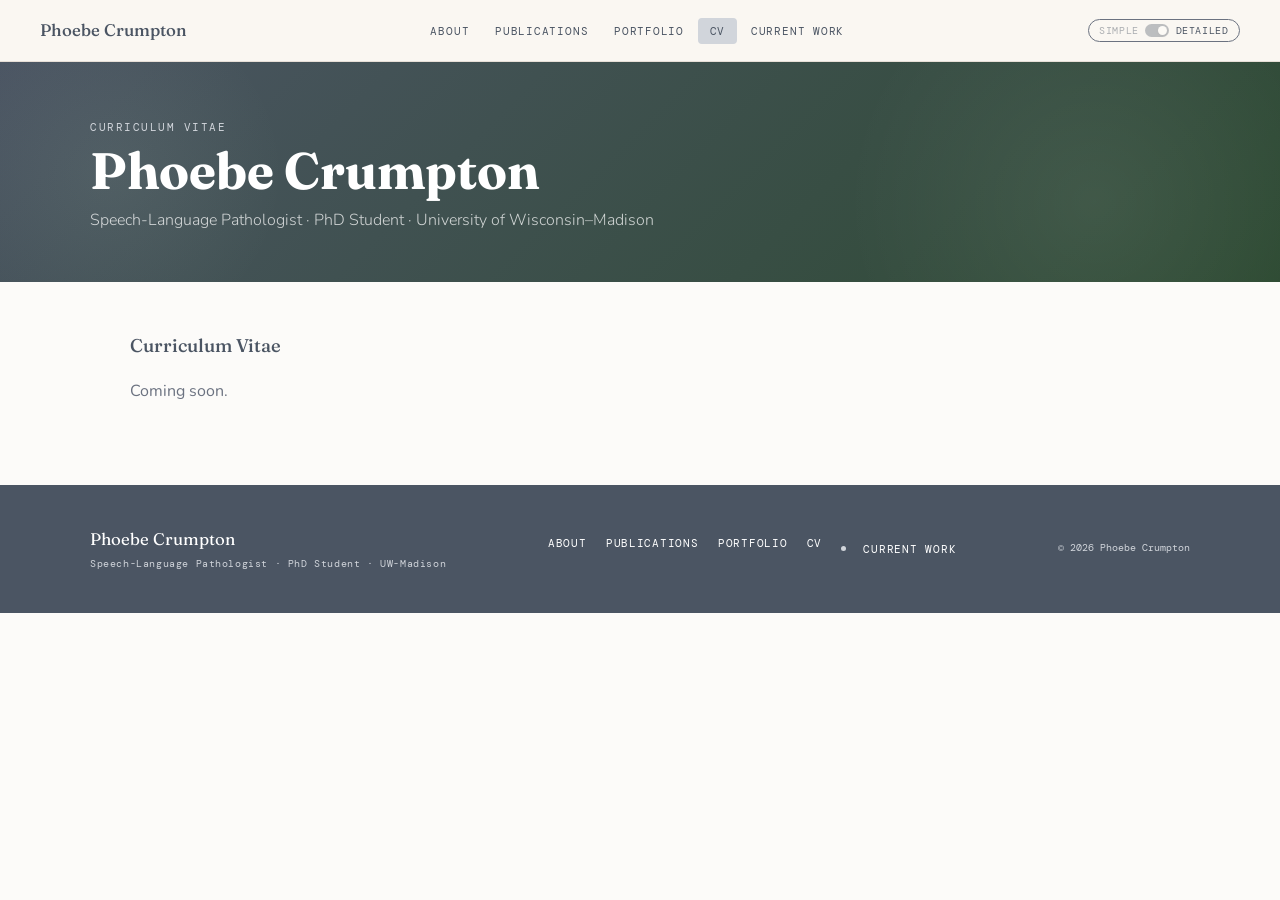
==== commit 55a00116: "Update cv.html" ====
--- a/cv.html
+++ b/cv.html
@@ -201,7 +201,7 @@
 <a href="#main" class="skip">Skip to main content</a>
 
 <nav aria-label="Main navigation">
-  <a href="index.html" class="nav-brand">Hailey L Johnson</a>
+  <a href="index.html" class="nav-brand">Phoebe Crumpton</a>
   <ul class="nav-list" role="list">
     <li><a href="index.html">About</a></li>
     <li><a href="publications.html">Publications</a></li>
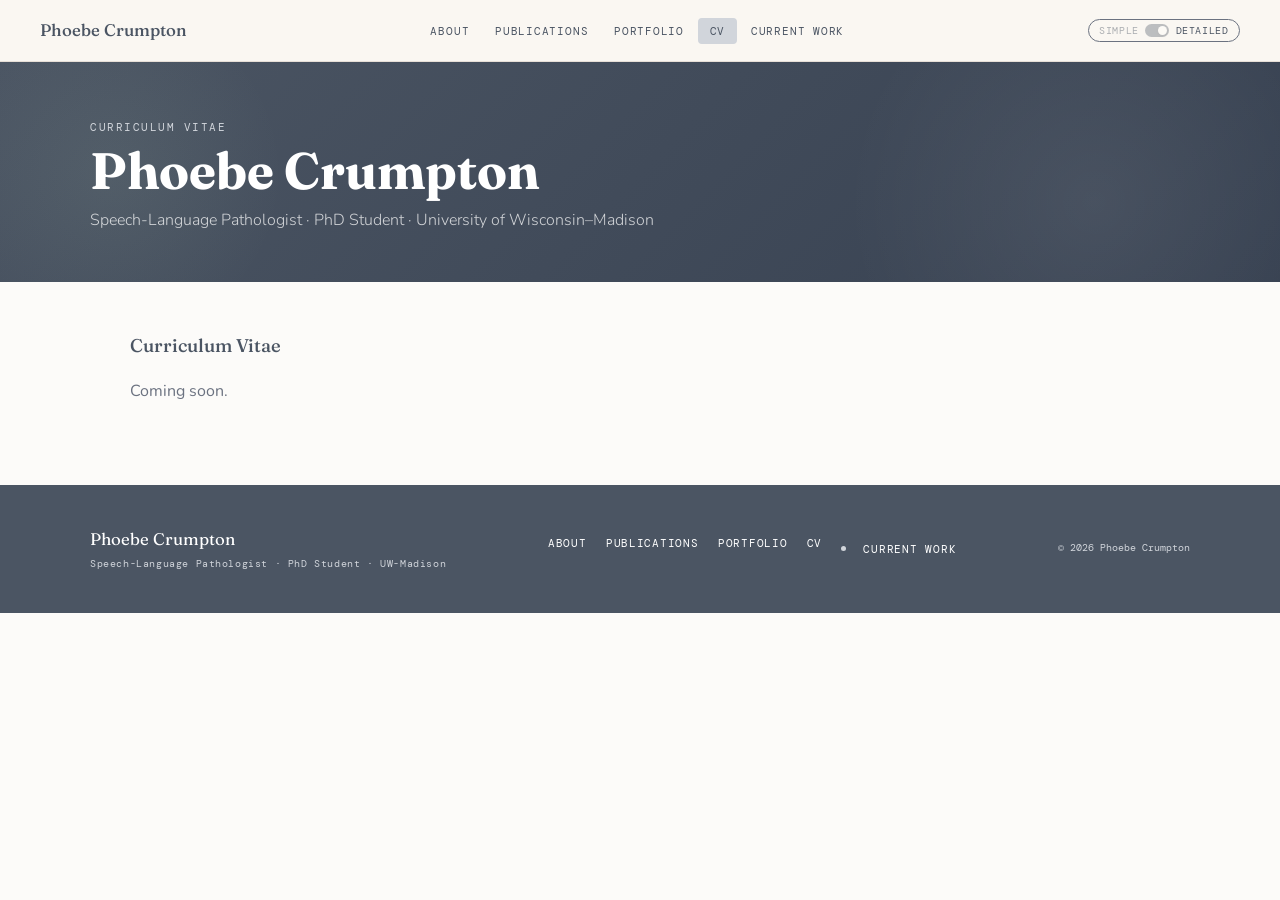
==== commit 1f4baf8d: "Update cv.html" ====
--- a/cv.html
+++ b/cv.html
@@ -71,7 +71,7 @@
 .main-nav-toggle:focus-visible{outline:3px solid var(--focus);outline-offset:2px;}
 
 /* PAGE HEADER */
-.page-head{background:linear-gradient(135deg,var(--moss) 0%,#2d4a32 100%);color:var(--white);padding:3.5rem 2.5rem 3rem;position:relative;overflow:hidden;}
+.page-head{background:linear-gradient(135deg,var(--moss) 0%,#374151 100%);color:var(--white);padding:3.5rem 2.5rem 3rem;position:relative;overflow:hidden;}
 .page-head::before{content:'';position:absolute;top:-50%;right:-5%;width:500px;height:500px;background:radial-gradient(circle,rgba(255,255,255,.07) 0%,transparent 70%);border-radius:50%;}
 .page-head::after{content:'';position:absolute;bottom:-30%;left:-5%;width:350px;height:350px;background:radial-gradient(circle,rgba(200,230,200,.08) 0%,transparent 70%);border-radius:50%;}
 .page-head-inner{max-width:1100px;margin:0 auto;position:relative;z-index:1;display:flex;align-items:flex-end;justify-content:space-between;flex-wrap:wrap;gap:1.5rem;}
@@ -84,7 +84,7 @@
 .download-btn svg{width:15px;height:15px;}
 
 /* WAVE */
-.wave{line-height:0;background:linear-gradient(135deg,var(--moss) 0%,#2d4a32 100%);overflow:hidden;}
+.wave{line-height:0;background:linear-gradient(135deg,var(--moss) 0%,#374151 100%);overflow:hidden;}
 .wave-track{display:flex;width:200%;animation:wave-scroll 7s linear infinite;}
 .wave-track svg{width:50%;display:block;flex-shrink:0;}
 @keyframes wave-scroll{from{transform:translateX(0)}to{transform:translateX(-50%)}}
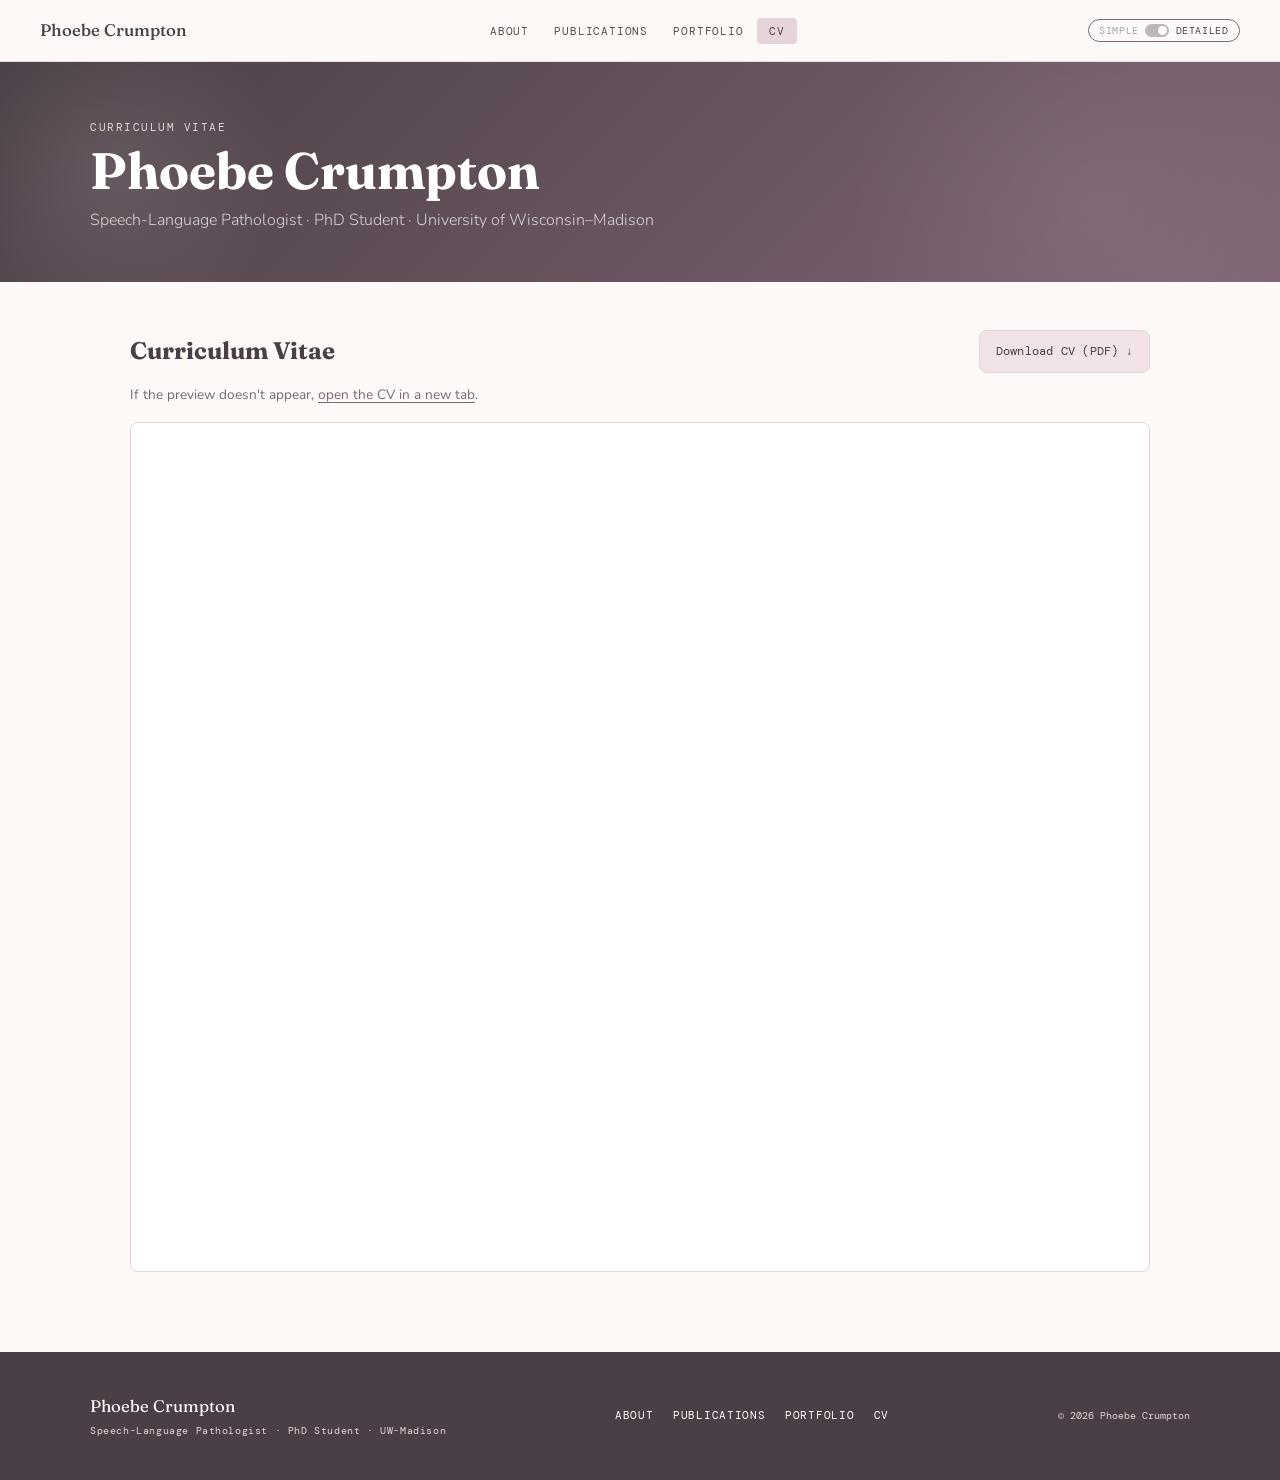
==== commit 06214558: "Add files via upload" ====
--- a/cv.html
+++ b/cv.html
@@ -28,28 +28,23 @@
 .lang-toggle-btn[aria-checked="true"] .lang-toggle-simple{opacity:1;}
 @media(max-width:760px){.lang-toggle-btn{font-size:.58rem;padding:.22rem .5rem;}}
 :root {
-  --moss:#4b5563;
-  --moss-mid:#6b7280;
-  --moss-light:#9ca3af;
-  --moss-pale:#d1d5db;
-  --moss-mist:#f3f4f6;
-
-  --cream:#fcfbf9;
-  --cream-dark:#f5f1ec;
-  --sand:#e7dfd7;
-
-  --terra:#7f5a6a;
-  --terra-pale:#eee3e8;
-
-  --amber:#b48a5a;
-  --amber-pale:#eee3e8;
-
-  --text:#2f3437;
-  --text-mid:#4b5563;
-  --text-soft:#6b7280;
-
+  --moss:#4a3f46;
+  --moss-mid:#806675;
+  --moss-light:#b59aa5;
+  --moss-pale:#e5d5da;
+  --moss-mist:#f6eef0;
+  --cream:#fcf9f7;
+  --cream-dark:#f7f0ee;
+  --sand:#eadde0;
+  --terra:#a87583;
+  --terra-pale:#f2e3e7;
+  --amber:#b58a67;
+  --amber-pale:#f2e3e7;
+  --text:#342f32;
+  --text-mid:#554b50;
+  --text-soft:#756970;
   --white:#ffffff;
-  --focus:#5b6b8c;
+  --focus:#806675;
 }
 *,*::before,*::after{box-sizing:border-box;margin:0;padding:0;}
 html{scroll-behavior:smooth;}
@@ -61,7 +56,7 @@
 :focus-visible{outline:3px solid var(--focus);outline-offset:3px;border-radius:3px;}
 
 /* NAV */
-body>nav{position:sticky;top:0;z-index:200;background:rgba(250,247,242,0.93);backdrop-filter:blur(14px);border-bottom:1.5px solid var(--sand);padding:0 2.5rem;height:62px;display:flex;align-items:center;justify-content:space-between;}
+body>nav{position:sticky;top:0;z-index:200;background:rgba(252,249,247,0.93);backdrop-filter:blur(14px);border-bottom:1.5px solid var(--sand);padding:0 2.5rem;height:62px;display:flex;align-items:center;justify-content:space-between;}
 .nav-brand{font-family:'Fraunces',serif;font-size:1.05rem;font-weight:500;color:var(--moss);text-decoration:none;}
 .nav-list{display:flex;gap:.1rem;list-style:none;}
 .nav-list a{font-family:'DM Mono',monospace;font-size:.7rem;letter-spacing:.07em;text-transform:uppercase;color:var(--text-mid);text-decoration:none;padding:.4rem .75rem;border-radius:4px;transition:background .18s,color .18s;}
@@ -71,9 +66,9 @@
 .main-nav-toggle:focus-visible{outline:3px solid var(--focus);outline-offset:2px;}
 
 /* PAGE HEADER */
-.page-head{background:linear-gradient(135deg,var(--moss) 0%,#374151 100%);color:var(--white);padding:3.5rem 2.5rem 3rem;position:relative;overflow:hidden;}
+.page-head{background:linear-gradient(135deg,var(--moss) 0%,var(--moss-mid) 100%);color:var(--white);padding:3.5rem 2.5rem 3rem;position:relative;overflow:hidden;}
 .page-head::before{content:'';position:absolute;top:-50%;right:-5%;width:500px;height:500px;background:radial-gradient(circle,rgba(255,255,255,.07) 0%,transparent 70%);border-radius:50%;}
-.page-head::after{content:'';position:absolute;bottom:-30%;left:-5%;width:350px;height:350px;background:radial-gradient(circle,rgba(200,230,200,.08) 0%,transparent 70%);border-radius:50%;}
+.page-head::after{content:'';position:absolute;bottom:-30%;left:-5%;width:350px;height:350px;background:radial-gradient(circle,rgba(242,227,231,.12) 0%,transparent 70%);border-radius:50%;}
 .page-head-inner{max-width:1100px;margin:0 auto;position:relative;z-index:1;display:flex;align-items:flex-end;justify-content:space-between;flex-wrap:wrap;gap:1.5rem;}
 .page-head-tag{font-family:'DM Mono',monospace;font-size:.68rem;letter-spacing:.14em;text-transform:uppercase;color:var(--moss-pale);margin-bottom:.4rem;}
 .page-head-title{font-family:'Fraunces',serif;font-size:clamp(2.2rem,4vw,3.2rem);font-weight:700;line-height:1.1;}
@@ -84,7 +79,7 @@
 .download-btn svg{width:15px;height:15px;}
 
 /* WAVE */
-.wave{line-height:0;background:linear-gradient(135deg,var(--moss) 0%,#374151 100%);overflow:hidden;}
+.wave{line-height:0;background:linear-gradient(135deg,var(--moss) 0%,var(--moss-mid) 100%);overflow:hidden;}
 .wave-track{display:flex;width:200%;animation:wave-scroll 7s linear infinite;}
 .wave-track svg{width:50%;display:block;flex-shrink:0;}
 @keyframes wave-scroll{from{transform:translateX(0)}to{transform:translateX(-50%)}}
@@ -194,6 +189,16 @@
   .cv-entry{grid-template-columns:1fr;}
   .cv-entry-date{text-align:left;}
 }
+
+/* CV PDF PREVIEW */
+.cv-pdf-heading{display:flex;align-items:center;justify-content:space-between;gap:1rem;flex-wrap:wrap;margin-bottom:.65rem;}
+.cv-pdf-heading .cv-section-title{font-size:1.5rem;font-weight:700;}
+.cv-pdf-download{display:inline-block;background:var(--terra-pale);color:var(--moss);border:1px solid var(--moss-pale);border-radius:8px;padding:.65rem 1rem;text-decoration:none;font-family:'DM Mono',monospace;font-size:.72rem;letter-spacing:.02em;}
+.cv-pdf-download:hover{background:var(--moss-pale);}
+.cv-pdf-fallback{color:var(--text-soft);font-size:.85rem;margin-bottom:1rem;}
+.cv-pdf-fallback a{color:var(--moss-mid);text-underline-offset:3px;}
+.cv-pdf-viewer{display:block;width:100%;height:850px;border:1px solid var(--moss-pale);border-radius:8px;background:#fff;}
+@media(max-width:600px){.cv-pdf-viewer{height:600px;}}
 </style>
 </head>
 <body>
@@ -207,7 +212,6 @@
     <li><a href="publications.html">Publications</a></li>
     <li><a href="portfolio.html">Portfolio</a></li>
     <li><a href="cv.html" class="active" aria-current="page">CV</a></li>
-    <li><a href="participant-information.html">Current Work</a></li>
   </ul>
   <button id="lang-toggle" class="lang-toggle-btn" role="switch" aria-checked="false" aria-label="Toggle between simple and detailed language">
     <span class="lang-toggle-label lang-toggle-simple">Simple</span>
@@ -230,8 +234,12 @@
 <main id="main">
   <div class="cv-wrap">
     <section class="cv-section fu">
-      <h2 class="cv-section-title">Curriculum Vitae</h2>
-      <p style="margin-top:1rem; color:var(--text-soft);">Coming soon.</p>
+      <div class="cv-pdf-heading">
+        <h2 class="cv-section-title">Curriculum Vitae</h2>
+        <a class="cv-pdf-download" href="Crumpton_CV_github_OCT2026.pdf" download>Download CV (PDF) ↓</a>
+      </div>
+      <p class="cv-pdf-fallback">If the preview doesn't appear, <a href="Crumpton_CV_github_OCT2026.pdf" target="_blank" rel="noopener">open the CV in a new tab</a>.</p>
+      <iframe class="cv-pdf-viewer" src="Crumpton_CV_github_OCT2026.pdf#view=FitH" title="Phoebe Crumpton Curriculum Vitae PDF" loading="lazy"></iframe>
     </section>
   </div>
 </main>
@@ -246,7 +254,6 @@
       <a href="publications.html">Publications</a>
       <a href="portfolio.html">Portfolio</a>
       <a href="cv.html">CV</a>
-<li><a href="participant-information.html">Current Work</a></li>
     </nav>
 <div class="fc">© 2026 Phoebe Crumpton</div>
   </div>
@@ -277,4 +284,4 @@
 <script src="scripts/cursor-tip.js"></script>
 <script src="scripts/lang-toggle.js"></script>
 </body>
-</html>
+</html>
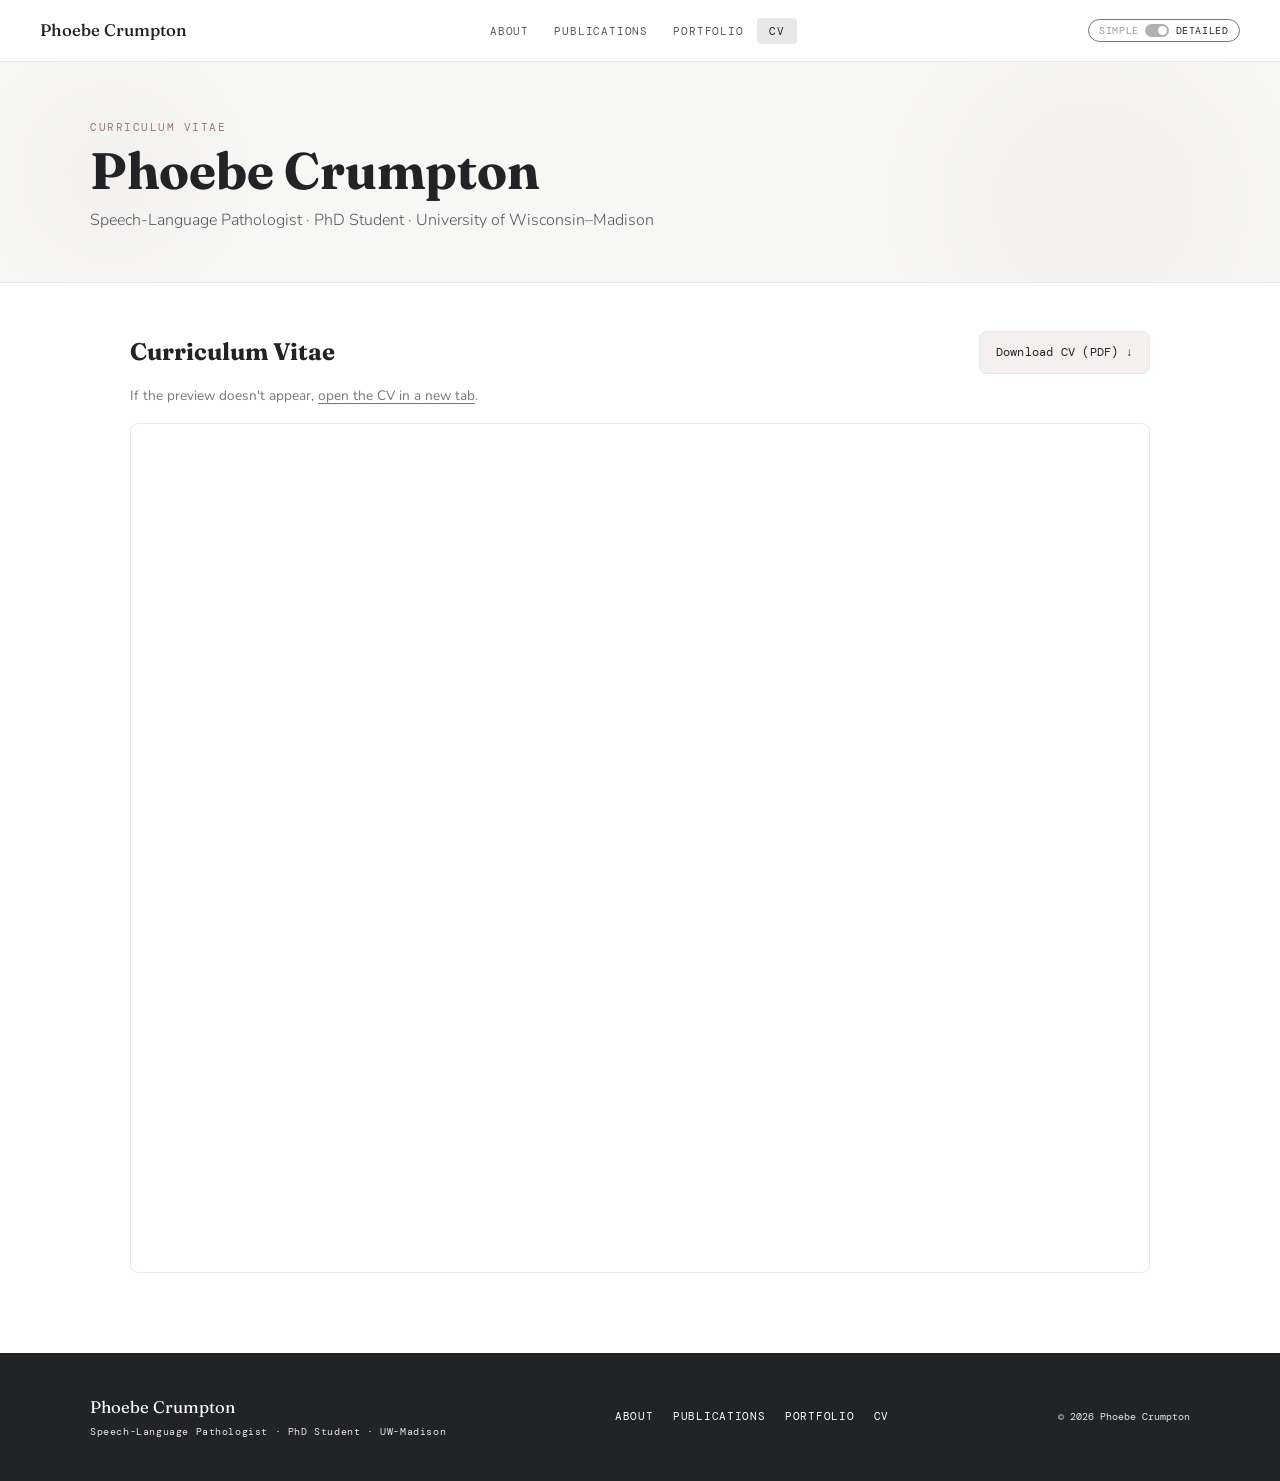
==== commit 587b1d53: "Update cv.html" ====
--- a/cv.html
+++ b/cv.html
@@ -28,23 +28,23 @@
 .lang-toggle-btn[aria-checked="true"] .lang-toggle-simple{opacity:1;}
 @media(max-width:760px){.lang-toggle-btn{font-size:.58rem;padding:.22rem .5rem;}}
 :root {
-  --moss:#4a3f46;
-  --moss-mid:#806675;
-  --moss-light:#b59aa5;
-  --moss-pale:#e5d5da;
-  --moss-mist:#f6eef0;
-  --cream:#fcf9f7;
-  --cream-dark:#f7f0ee;
-  --sand:#eadde0;
-  --terra:#a87583;
-  --terra-pale:#f2e3e7;
-  --amber:#b58a67;
-  --amber-pale:#f2e3e7;
-  --text:#342f32;
-  --text-mid:#554b50;
-  --text-soft:#756970;
-  --white:#ffffff;
-  --focus:#806675;
+  /* Editorial / minimalist palette */
+  --moss:#222326;
+  --moss-mid:#74777B;
+  --moss-light:#9C777C;
+  --moss-pale:#E8E8E6;
+  --moss-mist:#F7F7F5;
+  --cream:#FFFFFF;
+  --cream-dark:#F7F7F5;
+  --sand:#E8E8E6;
+  --terra:#9C777C;
+  --terra-pale:#F5EFF0;
+  --amber:#9C777C;
+  --text:#222326;
+  --text-mid:#55585C;
+  --text-soft:#74777B;
+  --white:#FFFFFF;
+  --focus:#9C777C;
 }
 *,*::before,*::after{box-sizing:border-box;margin:0;padding:0;}
 html{scroll-behavior:smooth;}
@@ -56,7 +56,7 @@
 :focus-visible{outline:3px solid var(--focus);outline-offset:3px;border-radius:3px;}
 
 /* NAV */
-body>nav{position:sticky;top:0;z-index:200;background:rgba(252,249,247,0.93);backdrop-filter:blur(14px);border-bottom:1.5px solid var(--sand);padding:0 2.5rem;height:62px;display:flex;align-items:center;justify-content:space-between;}
+body>nav{position:sticky;top:0;z-index:200;background:rgba(255,255,255,0.94);backdrop-filter:blur(14px);border-bottom:1.5px solid var(--sand);padding:0 2.5rem;height:62px;display:flex;align-items:center;justify-content:space-between;}
 .nav-brand{font-family:'Fraunces',serif;font-size:1.05rem;font-weight:500;color:var(--moss);text-decoration:none;}
 .nav-list{display:flex;gap:.1rem;list-style:none;}
 .nav-list a{font-family:'DM Mono',monospace;font-size:.7rem;letter-spacing:.07em;text-transform:uppercase;color:var(--text-mid);text-decoration:none;padding:.4rem .75rem;border-radius:4px;transition:background .18s,color .18s;}
@@ -66,20 +66,20 @@
 .main-nav-toggle:focus-visible{outline:3px solid var(--focus);outline-offset:2px;}
 
 /* PAGE HEADER */
-.page-head{background:linear-gradient(135deg,var(--moss) 0%,var(--moss-mid) 100%);color:var(--white);padding:3.5rem 2.5rem 3rem;position:relative;overflow:hidden;}
-.page-head::before{content:'';position:absolute;top:-50%;right:-5%;width:500px;height:500px;background:radial-gradient(circle,rgba(255,255,255,.07) 0%,transparent 70%);border-radius:50%;}
-.page-head::after{content:'';position:absolute;bottom:-30%;left:-5%;width:350px;height:350px;background:radial-gradient(circle,rgba(242,227,231,.12) 0%,transparent 70%);border-radius:50%;}
+.page-head{background:var(--cream-dark);color:var(--text);border-bottom:1px solid var(--sand);padding:3.5rem 2.5rem 3rem;position:relative;overflow:hidden;}
+.page-head::before{content:'';position:absolute;top:-50%;right:-5%;width:500px;height:500px;background:radial-gradient(circle,rgba(156,119,124,.055) 0%,transparent 70%);border-radius:50%;}
+.page-head::after{content:'';position:absolute;bottom:-30%;left:-5%;width:350px;height:350px;background:radial-gradient(circle,rgba(156,119,124,.045) 0%,transparent 70%);border-radius:50%;}
 .page-head-inner{max-width:1100px;margin:0 auto;position:relative;z-index:1;display:flex;align-items:flex-end;justify-content:space-between;flex-wrap:wrap;gap:1.5rem;}
-.page-head-tag{font-family:'DM Mono',monospace;font-size:.68rem;letter-spacing:.14em;text-transform:uppercase;color:var(--moss-pale);margin-bottom:.4rem;}
+.page-head-tag{font-family:'DM Mono',monospace;font-size:.68rem;letter-spacing:.14em;text-transform:uppercase;color:var(--terra);margin-bottom:.4rem;}
 .page-head-title{font-family:'Fraunces',serif;font-size:clamp(2.2rem,4vw,3.2rem);font-weight:700;line-height:1.1;}
 .page-head-title em{font-style:italic;color:var(--moss-pale);}
-.page-head-sub{margin-top:.5rem;font-size:1rem;color:rgba(255,255,255,.75);font-weight:300;}
+.page-head-sub{margin-top:.5rem;font-size:1rem;color:var(--text-mid);font-weight:300;}
 .download-btn{display:inline-flex;align-items:center;gap:.5rem;background:var(--white);color:var(--moss);font-family:'DM Mono',monospace;font-size:.72rem;letter-spacing:.07em;text-transform:uppercase;padding:.7rem 1.4rem;border-radius:8px;text-decoration:none;font-weight:400;transition:all .2s;box-shadow:0 4px 16px rgba(0,0,0,.15);flex-shrink:0;}
 .download-btn:hover{transform:translateY(-2px);box-shadow:0 8px 24px rgba(0,0,0,.2);}
 .download-btn svg{width:15px;height:15px;}
 
 /* WAVE */
-.wave{line-height:0;background:linear-gradient(135deg,var(--moss) 0%,var(--moss-mid) 100%);overflow:hidden;}
+.wave{line-height:0;background:var(--cream-dark);overflow:hidden;}
 .wave-track{display:flex;width:200%;animation:wave-scroll 7s linear infinite;}
 .wave-track svg{width:50%;display:block;flex-shrink:0;}
 @keyframes wave-scroll{from{transform:translateX(0)}to{transform:translateX(-50%)}}
@@ -284,4 +284,4 @@
 <script src="scripts/cursor-tip.js"></script>
 <script src="scripts/lang-toggle.js"></script>
 </body>
-</html>+</html>
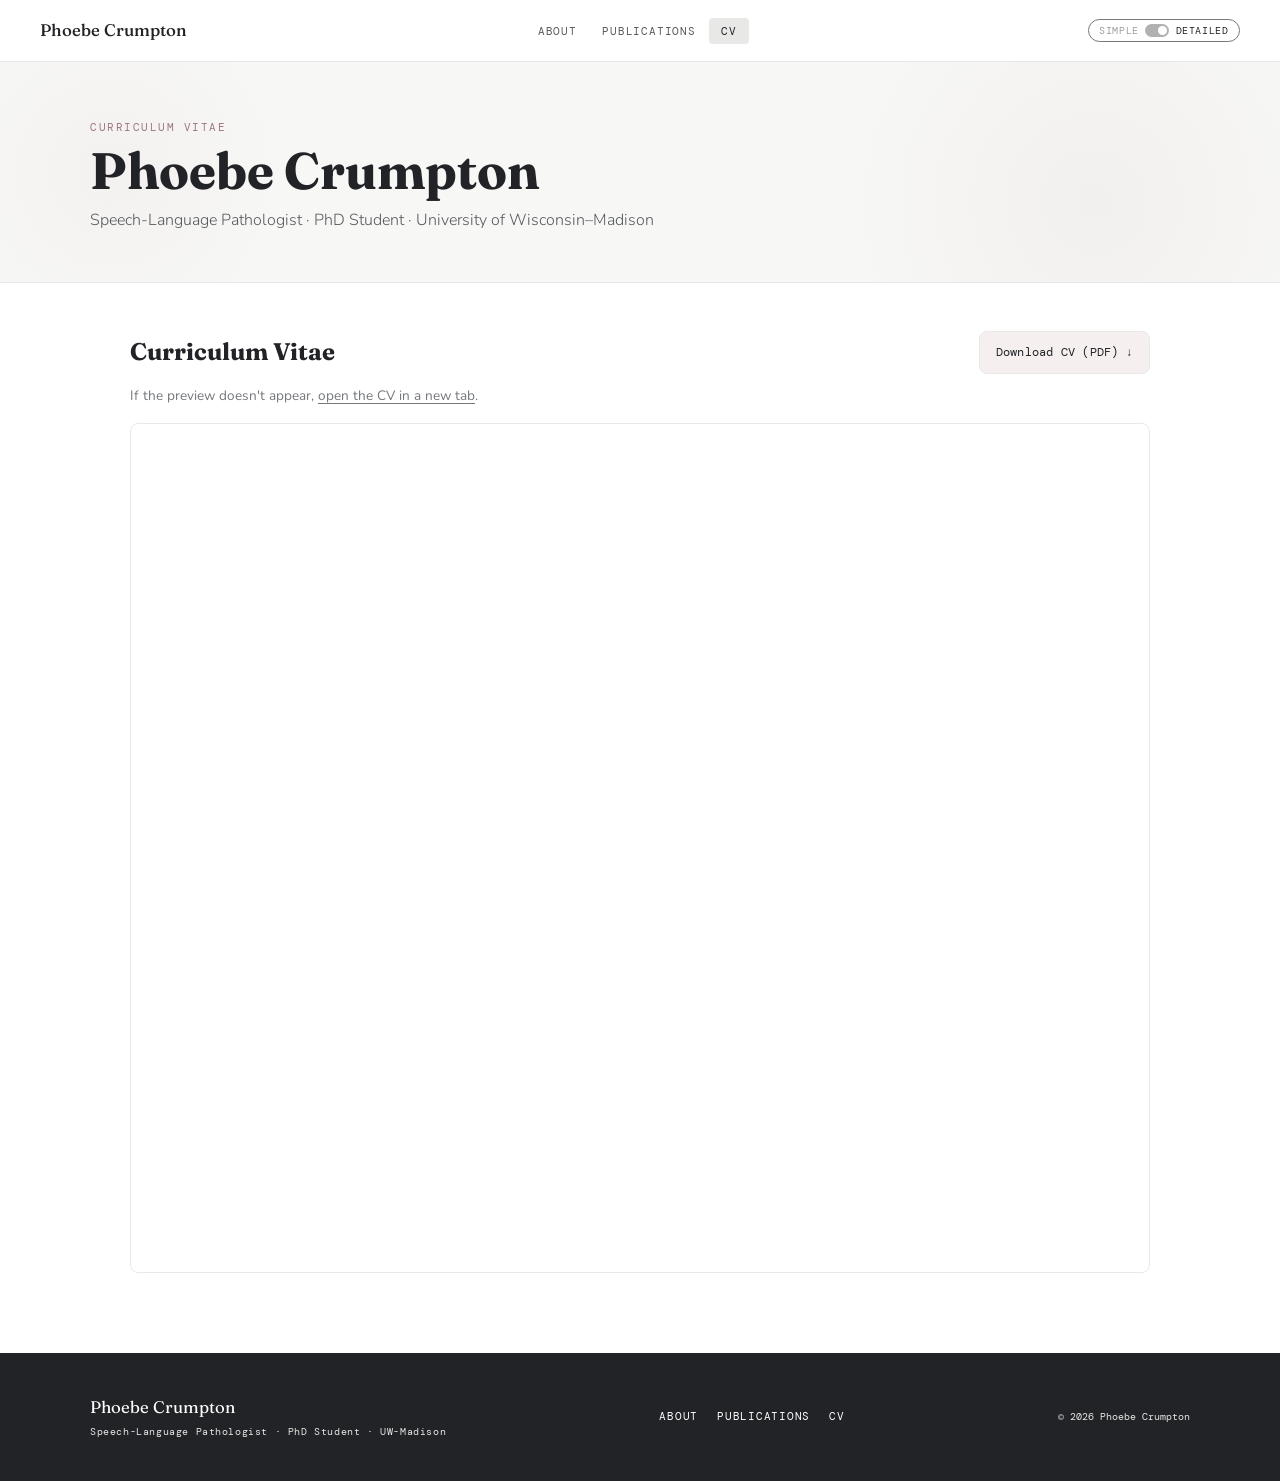
==== commit 25553643: "Update cv.html" ====
--- a/cv.html
+++ b/cv.html
@@ -210,7 +210,7 @@
   <ul class="nav-list" role="list">
     <li><a href="index.html">About</a></li>
     <li><a href="publications.html">Publications</a></li>
-    <li><a href="portfolio.html">Portfolio</a></li>
+    <!-- Portfolio hidden temporarily: <li><a href="portfolio.html">Portfolio</a></li> -->
     <li><a href="cv.html" class="active" aria-current="page">CV</a></li>
   </ul>
   <button id="lang-toggle" class="lang-toggle-btn" role="switch" aria-checked="false" aria-label="Toggle between simple and detailed language">
@@ -252,7 +252,7 @@
     <nav class="fl" aria-label="Footer navigation">
       <a href="index.html">About</a>
       <a href="publications.html">Publications</a>
-      <a href="portfolio.html">Portfolio</a>
+      <!-- Portfolio hidden temporarily: <a href="portfolio.html">Portfolio</a> -->
       <a href="cv.html">CV</a>
     </nav>
 <div class="fc">© 2026 Phoebe Crumpton</div>
